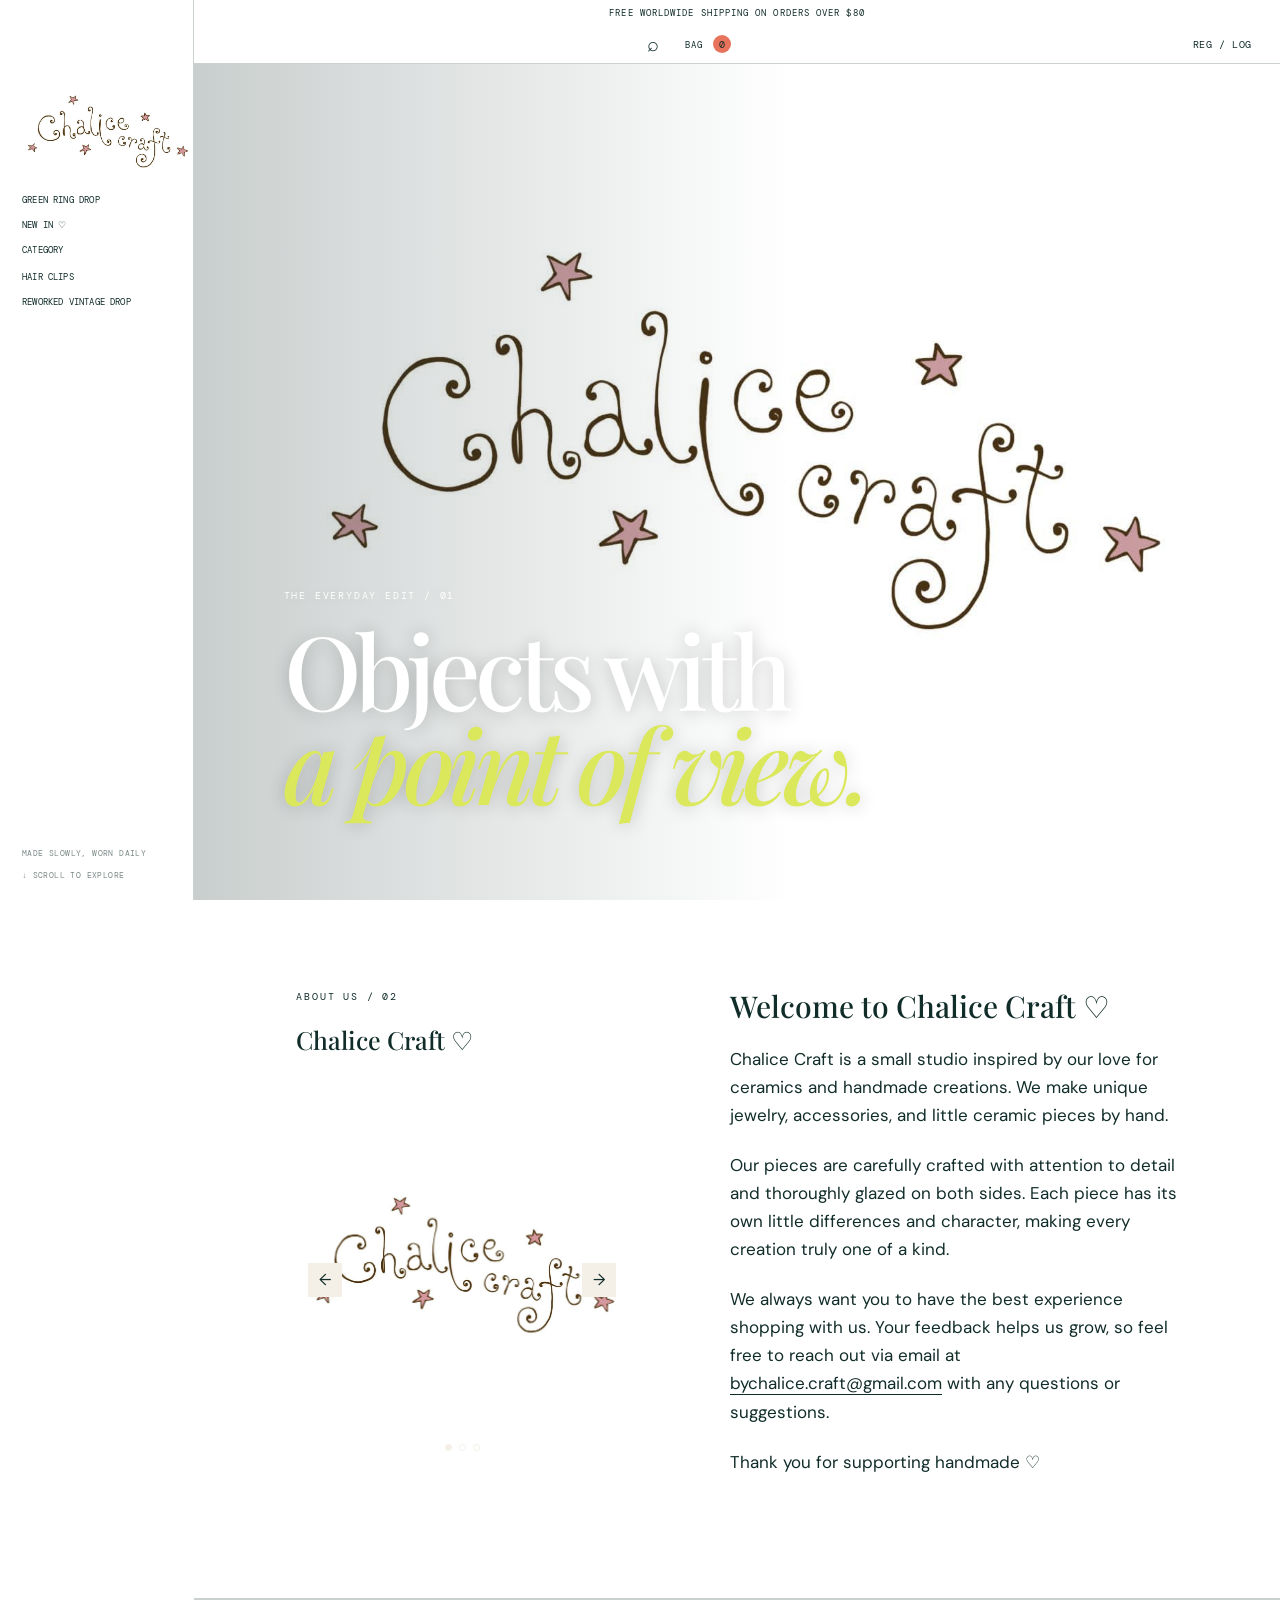
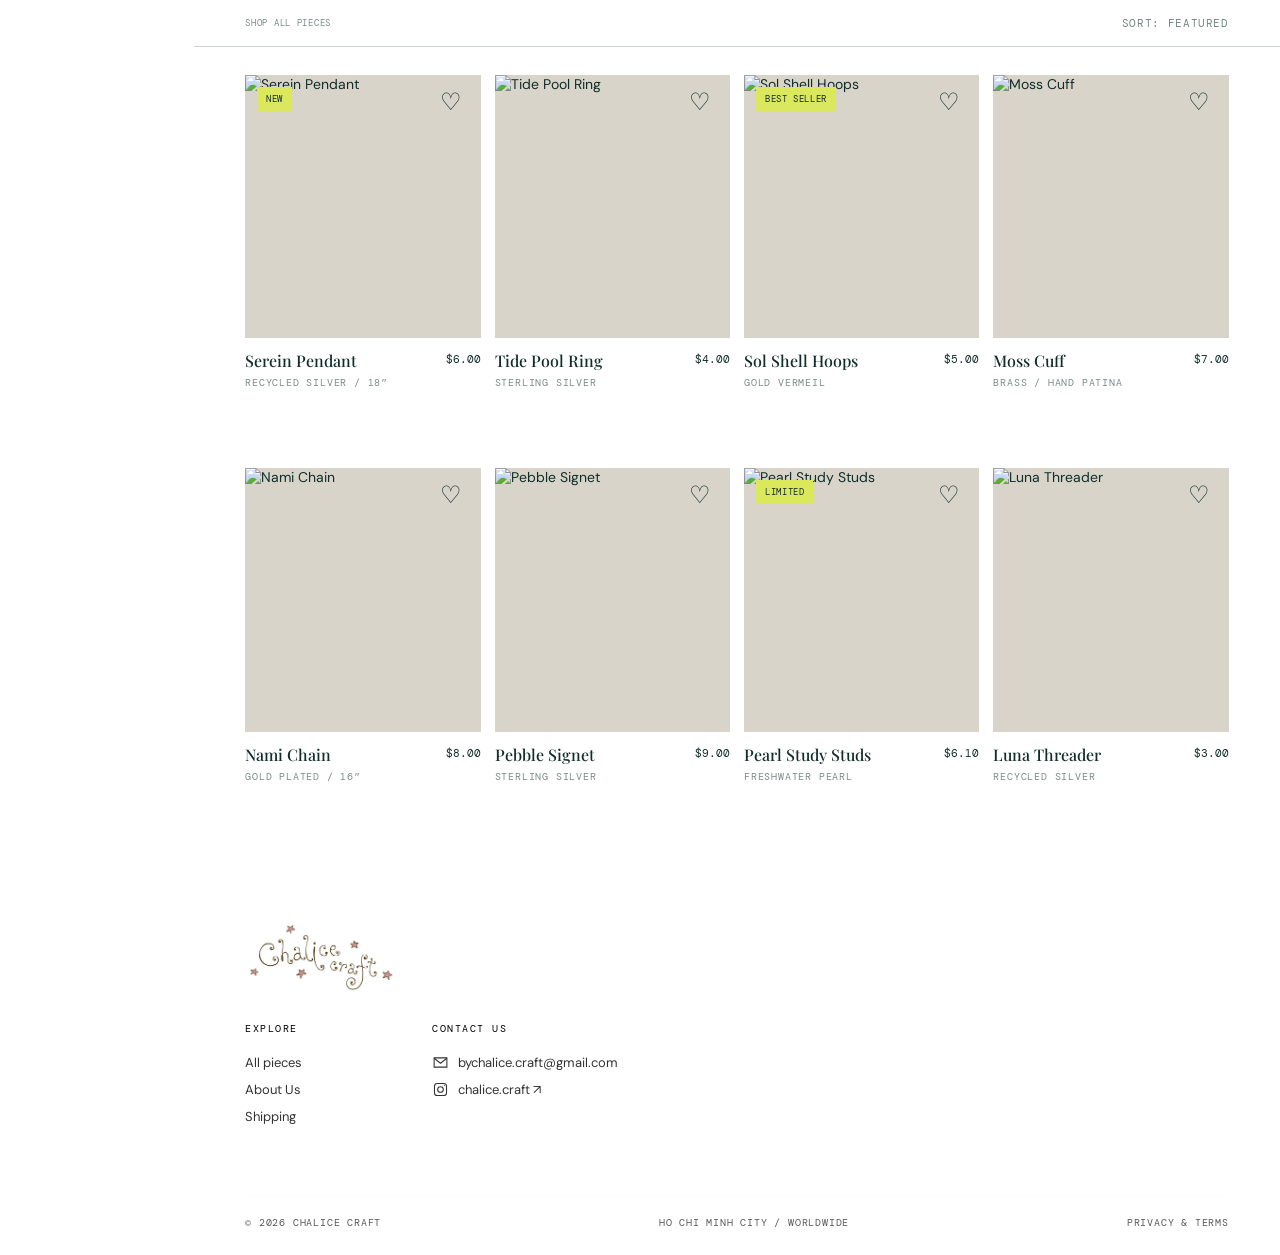
==== index.html @ 07c0646c "Update for Izi" ====
<!DOCTYPE html>
<html lang="vi">

<head>
    <meta charset="UTF-8">
    <meta name="viewport" content="width=device-width, initial-scale=1.0">
    <title>Chalice Craft — Everyday pieces, quietly special</title>
    <link rel="icon" type="image/jpeg" href="Image/Icon logo brand.jpg">
    <link rel="preconnect" href="https://fonts.googleapis.com">
    <link rel="preconnect" href="https://fonts.gstatic.com" crossorigin>
    <link
        href="https://fonts.googleapis.com/css2?family=DM+Mono:wght@400;500&family=DM+Sans:wght@400;500;600&family=Playfair+Display:ital,wght@0,500;0,600;1,500&display=swap"
        rel="stylesheet">
    <link rel="stylesheet" href="styles.css">
</head>

<body>
    <aside class="home-sidebar">
        <a class="sidebar-logo" href="#top"><img src="./Image/Menu_Image.jpg" alt="Chalice Craft"
                onerror="this.style.display='none'"></a>
                <!-- <img src="./Image/Menu_Image.jpg" alt="Chalice Craft"class="menu-img"> -->
        <nav class="sidebar-nav" aria-label="Shop collections">
            <a href="#shop">GREEN RING DROP</a><a href="#shop">new in ♡</a>
            <div class="sidebar-filter" id="filterTabs">
                <p class="sidebar-filter-title">Category</p><button class="active" data-filter="all"
                    onclick="document.getElementById('productGrid').scrollIntoView({ behavior: 'smooth' })">SHOP
                    ALL</button><button data-filter="necklaces"
                    onclick="document.getElementById('productGrid').scrollIntoView({ behavior: 'smooth' })">necklaces</button><button
                    data-filter="bracelets"
                    onclick="document.getElementById('productGrid').scrollIntoView({ behavior: 'smooth' })">bracelets</button><button
                    data-filter="rings"
                    onclick="document.getElementById('productGrid').scrollIntoView({ behavior: 'smooth' })">rings</button><button
                    data-filter="earrings"
                    onclick="document.getElementById('productGrid').scrollIntoView({ behavior: 'smooth' })">earrings</button>
            </div>
            <a href="#shop">hair clips</a><a href="#story">REWORKED VINTAGE DROP</a>
        </nav>
        <div class="sidebar-foot"><span>made slowly, worn daily</span><span>↓ scroll to explore</span></div>
    </aside>
    <div class="announcement" id="announcementBar">Free worldwide shipping on orders over $80 </div>
    <header class="site-header">
        <button class="menu-button" id="menuToggle" aria-label="Open menu"
            aria-expanded="false"><span></span><span></span></button>
        <nav class="desktop-nav"><a href="#shop">Shop</a><a href="#story">Our story</a>
        </nav>
        <a class="wordmark" href="#top">Chalice Craft<span>°</span></a>
        <div class="header-actions"><button class="icon-button" id="searchToggle" aria-label="Search">⌕</button><button
                class="auth-button" id="loginToggle" aria-label="Register or sign in">Reg / Log</button><button
                class="cart-button" id="cartToggle">Bag <b id="cartCount">0</b></button></div>
    </header>

    <main id="top">
        <section class="collection-intro" id="shop">
            <div>
                <p class="eyebrow">The everyday edit / 01</p>
                <h1>Objects with<br><em>a point of view.</em></h1>
            </div>
            <div class="intro-note">
                <p>Small things, thoughtfully made. A considered collection of wearable forms for your daily rituals.
                </p><span>Scroll to explore ↓</span>
            </div>
            <div class="intro-visual" aria-label="Chalice Craft jewellery editorial"></div>
        </section>
        <section class="about-home" id="about-us">
            <div class="about-home-label">
                <p class="eyebrow">About us / 02</p><span id="aboutTitle">Chalice Craft ♡</span>
                <div class="about-gallery" id="aboutGallery"><img id="aboutGalleryImage"
                        src="Image/HRbanner_Chalice%20craft.jpg" alt="Chalice Craft product"><button
                        class="gallery-arrow gallery-prev" id="galleryPrev"
                        aria-label="Previous image">←</button><button class="gallery-arrow gallery-next"
                        id="galleryNext" aria-label="Next image">→</button>
                    <div class="gallery-dots" id="galleryDots"></div>
                </div>
            </div>
            <div class="about-home-copy" id="aboutBody">
                <p>Welcome to Chalice Craft ♡</p>
                <p>Chalice Craft is a small studio inspired by our love for ceramics and handmade creations. We make
                    unique jewelry, accessories, and little ceramic pieces by hand.</p>
                <p>Our pieces are carefully crafted with attention to detail and thoroughly glazed on both sides. Each
                    piece has its own little differences and character, making every creation truly one of a kind.</p>
                <p>We always want you to have the best experience shopping with us. Your feedback helps us grow, so feel
                    free to reach out via email at <a
                        href="mailto:bychalice.craft@gmail.com">bychalice.craft@gmail.com</a> with any questions or
                    suggestions.</p>
                <p>Thank you for supporting handmade ♡</p>
            </div>
        </section>
        <section class="toolbar">
            <span class="toolbar-label">Shop all pieces</span><button class="sort-button" id="sortButton">Sort:
                Featured</button>
            <div class="sort-menu" id="sortMenu"><button data-sort="featured">Featured</button><button
                    data-sort="low">Price: low to high</button><button data-sort="high">Price: high to low</button>
            </div>
        </section>
        <section class="product-grid" id="productGrid"></section>
        <nav class="pagination" id="pagination" aria-label="Product pages"></nav>
        <!-- <section class="story-band" id="story">
            <div class="story-image"></div>
            <div class="story-copy">
                <p class="eyebrow">Made to stay</p>
                <h2>A little less<br><em>ordinary.</em></h2>
                <p id="aboutText">We believe the best objects become part of you. Chalice Craft is a study in shape,
                    texture and the beautiful
                    pause between too much and just enough.</p><a class="text-link" href="#story">Read our story
                    <span>↗</span></a>
            </div>
        </section> -->
    </main>
    <footer><img src="./Image/Menu_Image.jpg" alt="Chalice Craft" class="wordmark footer-mark">
        <div class="footer-links">
            <div>
                <p>Explore</p><a href="#shop">All pieces</a><a href="#about-us">About Us</a><a
                    href="shipping.html">Shipping</a>
            </div>
            <div>
                <p>Contact us</p>
                <a class="contact-link" id="footerEmail" href="mailto:bychalice.craft@gmail.com">
                    <svg class="contact-icon" viewBox="0 0 24 24" aria-hidden="true">
                        <path d="M3 5.5h18v13H3z"></path>
                        <path d="m3 6 9 7 9-7"></path>
                    </svg>
                    <span>bychalice.craft@gmail.com</span>
                </a>
                <a class="contact-link" href="https://www.instagram.com/chalice.craft/" target="_blank"
                    rel="noopener noreferrer">
                    <svg class="contact-icon" viewBox="0 0 24 24" aria-hidden="true">
                        <rect x="3.5" y="3.5" width="17" height="17" rx="4"></rect>
                        <circle cx="12" cy="12" r="4"></circle>
                        <circle class="contact-icon-dot" cx="17.5" cy="6.5" r=".8"></circle>
                    </svg>
                    <span>chalice.craft <span aria-hidden="true">↗</span></span>
                </a>
            </div>
        </div>
        <div class="footer-bottom"><span id="footerCopyright">© 2026 Chalice Craft</span><span id="footerLocation">Ho
                Chi Minh City /
                Worldwide</span><span id="footerLegal">Privacy & terms</span></div>
    </footer>
    <div class="search-overlay" id="searchOverlay"><button class="close-search" id="closeSearch">×</button><label
            for="searchInput">What are you looking for?</label><input id="searchInput" type="search"
            placeholder="Search pieces...">
        <p>Try “pearl”, “silver”, or “ring”</p>
        <div class="search-results" id="searchResults" aria-live="polite"></div>
    </div>
    <div class="login-modal" id="loginModal" role="dialog" aria-modal="true" aria-labelledby="loginTitle">
        <div class="login-box"><button class="close-login" id="closeLogin" aria-label="Close account dialog">×</button>
            <p class="eyebrow">Welcome back</p>
            <h2 id="loginTitle">Sign in to<br><em>your Chalice Craft.</em></h2>
            <form id="loginForm"><label for="username">Username</label><input id="username" name="username" type="text"
                    autocomplete="username" required><label for="password">Password</label><input id="password"
                    name="password" type="password" autocomplete="current-password" required>
                <p class="login-error" id="loginError" role="alert"></p><button class="login-submit" type="submit">Sign
                    in <span>↗</span></button>
            </form>
            <form id="registerForm" hidden><label for="signupUsername">Tên tài khoản</label><input id="signupUsername"
                    type="text" autocomplete="username" required><label for="signupPhone">Số điện thoại</label>
                <div class="phone-field"><span id="phoneCode">+84</span><input id="signupPhone" type="tel"
                        autocomplete="tel" inputmode="tel" required></div><label for="signupCountry">Quốc
                    gia</label><select id="signupCountry" required>
                    <option value="VN" data-code="+84" selected>Việt Nam</option>
                    <option value="US" data-code="+1">United States</option>
                    <option value="GB" data-code="+44">United Kingdom</option>
                    <option value="SG" data-code="+65">Singapore</option>
                    <option value="CA" data-code="+1">Canada</option>
                    <option value="AU" data-code="+61">Australia</option>
                    <option value="JP" data-code="+81">Japan</option>
                    <option value="KR" data-code="+82">South Korea</option>
                    <option value="TH" data-code="+66">Thailand</option>
                    <option value="MY" data-code="+60">Malaysia</option>
                    <option value="PH" data-code="+63">Philippines</option>
                    <option value="ID" data-code="+62">Indonesia</option>
                    <option value="IN" data-code="+91">India</option>
                    <option value="OTHER" data-code="+">Other country</option>
                </select><label for="signupPassword">Mật khẩu</label><input id="signupPassword" type="password"
                    autocomplete="new-password" minlength="6" required><label for="signupConfirmPassword">Xác nhận lại
                    mật khẩu</label><input id="signupConfirmPassword" type="password" autocomplete="new-password"
                    minlength="6" required><label class="terms-check"><input id="signupTerms" type="checkbox"
                        required><span>Tôi đồng ý với điều khoản sử dụng và chính sách bảo mật của Chalice
                        Craft.</span></label>
                <p class="login-error" id="signupError" role="alert"></p><button class="login-submit" type="submit">Tạo
                    tài khoản <span>↗</span></button>
            </form>
            <p class="account-switch"><span id="accountPrompt">Chưa có tài khoản?</span> <button id="accountSwitch"
                    type="button"
                    onclick="document.getElementById('loginForm').hidden = true; document.getElementById('registerForm').hidden = false; document.getElementById('signupUsername').focus();">Đăng
                    ký</button></p>
            <form id="registerForm" hidden><label for="signupUsername">Username</label><input id="signupUsername"
                    type="text" autocomplete="username" required><label for="signupPhone">Phone number</label>
                <div class="phone-field"><span id="phoneCode">+84</span><input id="signupPhone" type="tel"
                        autocomplete="tel" inputmode="tel" required></div><label
                    for="signupCountry">Country</label><select id="signupCountry" required>
                    <option value="VN" data-code="+84" selected>Vietnam</option>
                    <option value="US" data-code="+1">United States</option>
                    <option value="GB" data-code="+44">United Kingdom</option>
                    <option value="SG" data-code="+65">Singapore</option>
                    <option value="CA" data-code="+1">Canada</option>
                    <option value="AU" data-code="+61">Australia</option>
                    <option value="JP" data-code="+81">Japan</option>
                    <option value="KR" data-code="+82">South Korea</option>
                    <option value="TH" data-code="+66">Thailand</option>
                    <option value="MY" data-code="+60">Malaysia</option>
                    <option value="PH" data-code="+63">Philippines</option>
                    <option value="ID" data-code="+62">Indonesia</option>
                    <option value="IN" data-code="+91">India</option>
                    <option value="OTHER" data-code="+">Other country</option>
                </select><label for="signupPassword">Password</label><input id="signupPassword" type="password"
                    autocomplete="new-password" minlength="6" required><label for="signupConfirmPassword">Confirm
                    password</label><input id="signupConfirmPassword" type="password" autocomplete="new-password"
                    minlength="6" required><label class="terms-check"><input id="signupTerms" type="checkbox"
                        required><span>I agree to Chalice Craft's Terms of Use and Privacy Policy.</span></label>
                <p class="login-error" id="signupError" role="alert"></p><button class="login-submit"
                    type="submit">Create account <span>↗</span></button>
            </form>
            <p class="account-switch"><span id="accountPrompt">Don't have an account?</span> <button id="accountSwitch"
                    type="button"
                    onclick="document.getElementById('loginForm').hidden = true; document.getElementById('registerForm').hidden = false; document.getElementById('signupUsername').focus();">Sign
                    up</button></p>
            <p class="login-note">Your account will be saved in this browser.</p>
        </div>
    </div>
    <aside class="cart-drawer" id="cartDrawer">
        <div class="drawer-head">
            <h2>Your bag <span id="drawerCount">0</span></h2><button id="closeCart">×</button>
        </div>
        <div class="cart-items" id="cartItems">
            <p class="empty-cart">Your bag is waiting for something special.</p>
        </div>
        <div class="cart-footer">
            <div><span>Subtotal</span><strong id="cartTotal">$0.00</strong></div><button class="checkout-button"
                id="checkoutButton">Checkout <span>↗</span></button>
        </div>
    </aside>
    <div class="scrim" id="scrim"></div>
    <aside class="profile-drawer" id="profileDrawer" aria-label="Profile information">
        <div class="drawer-head">
            <h2>Your profile</h2><button id="closeProfile" aria-label="Close profile">×</button>
        </div>
        <form id="profileForm" class="profile-form"><label for="profileUsername">Username</label><input
                id="profileUsername" required><label for="profilePhone">Phone number</label><input id="profilePhone"
                type="tel" required><label for="profileCountry">Country</label><select id="profileCountry" required>
                <option value="VN" data-code="+84" selected>Vietnam</option>
                <option value="US" data-code="+1">United States</option>
                <option value="GB" data-code="+44">United Kingdom</option>
                <option value="SG" data-code="+65">Singapore</option>
                <option value="CA" data-code="+1">Canada</option>
                <option value="AU" data-code="+61">Australia</option>
                <option value="JP" data-code="+81">Japan</option>
                <option value="KR" data-code="+82">South Korea</option>
                <option value="TH" data-code="+66">Thailand</option>
                <option value="MY" data-code="+60">Malaysia</option>
                <option value="PH" data-code="+63">Philippines</option>
                <option value="ID" data-code="+62">Indonesia</option>
                <option value="IN" data-code="+91">India</option>
                <option value="OTHER" data-code="+">Other country</option>
            </select>
            <p class="profile-error" id="profileError" role="alert"></p><button class="login-submit" type="submit">Save
                changes <span>↗</span></button>
        </form>
        <button class="profile-logout" id="profileLogout" type="button"
            onclick="localStorage.removeItem('moriCurrentUser'); sessionStorage.removeItem('moriLoggedIn'); sessionStorage.removeItem('moriRole'); window.location.reload();">Log
            out</button>
    </aside>
    <div class="toast" id="toast" role="status" aria-live="polite"><span class="toast-mark">✓</span><span
            id="toastMessage">Success</span><button id="toastClose" aria-label="Close notification">×</button></div>
    <script src="script.js"></script>
    <script src="admin-sync.js"></script>
</body>

</html>
---- styles.css ----
:root {
    --ink: #112d2a;
    --paper: #f4f0e8;
    --lime: #dbe85c;
    --coral: #e8735d;
    --line: rgba(17, 45, 42, .22);
    --serif: 'Playfair Display', Georgia, serif;
    --sans: 'DM Sans', sans-serif;
    --mono: 'DM Mono', monospace
}

* {
    box-sizing: border-box
}

.intro-visual {
    width: min(34vw, 430px);
    aspect-ratio: 1 / 1.08;
    background: url('https://images.unsplash.com/photo-1617038220319-276d3cfab638?auto=format&fit=crop&w=900&q=85') center / cover;
    filter: saturate(.78);
    transform: rotate(2deg);
    box-shadow: 14px 14px 0 var(--lime)
}

html {
    scroll-behavior: smooth
}

body {
    margin: 0;
    background: var(--paper);
    color: var(--ink);
    font-family: var(--sans);
    font-size: 14px
}

button, a {
    color: inherit;
    font: inherit
}

button {
    border: 0;
    background: none;
    cursor: pointer
}

a {
    text-decoration: none
}

.announcement {
    background: white;
    height: 34px;
    display: flex;
    align-items: center;
    justify-content: center;
    gap: 20px;
    text-transform: uppercase;
    letter-spacing: .12em;
    font: 11px var(--mono)
}

.announcement span {
    font-size: 16px
}

.site-header {
    height: 82px;
    border-bottom: 1px solid white;
    display: grid;
    grid-template-columns: 1fr auto 1fr;
    align-items: center;
    padding: 0 4vw;
    position: relative
}

.desktop-nav {
    display: flex;
    gap: 28px;
    text-transform: uppercase;
    letter-spacing: .1em;
    font: 11px var(--mono)
}

.desktop-nav a, .text-link {
    transition: opacity .2s
}

.desktop-nav a:hover, .text-link:hover {
    opacity: .55
}

.wordmark {
    font: 500 clamp(22px, 4vw, 40px)/1 var(--serif);
    letter-spacing: -.08em
}

.wordmark span {
    font: 20px var(--sans);
    vertical-align: top;
    margin-left: 2px
}

.header-actions {
    justify-self: end;
    display: flex;
    align-items: center;
    gap: 18px
}

.icon-button {
    font-size: 27px;
    line-height: 1
}

.auth-button {
    font: 10px var(--mono);
    text-transform: uppercase;
    letter-spacing: .06em;
    white-space: nowrap;
    position: absolute;
    right: 22px;
}

.auth-button:hover {
    opacity: .55;
}

.cart-button {
    font: 11px var(--mono);
    text-transform: uppercase;
    letter-spacing: .08em
}

.cart-button b {
    background: var(--coral);
    display: inline-flex;
    width: 18px;
    height: 18px;
    border-radius: 50%;
    align-items: center;
    justify-content: center;
    font: 10px var(--mono);
    margin-left: 5px
}

.menu-button {
    display: none
}

.collection-intro {
    padding: 82px 8vw 88px;
    display: flex;
    justify-content: space-between;
    align-items: end;
    min-height: 365px
}

.eyebrow {
    font: 10px var(--mono);
    text-transform: uppercase;
    letter-spacing: .18em;
    margin: 0 0 20px
}

.collection-intro h1 {
    font: 500 clamp(48px, 7vw, 102px)/.92 var(--serif);
    letter-spacing: -.06em;
    margin: 0
}

.collection-intro h1 em, .story-copy h2 em, .signup h2 em {
    font-weight: 500;
    color: var(--coral)
}

.intro-note {
    width: 235px;
    line-height: 1.55
}

.intro-note p {
    margin: 0 0 30px
}

.intro-note span {
    font: 10px var(--mono);
    text-transform: uppercase;
    letter-spacing: .1em
}

.toolbar {
    border-top: 1px solid var(--line);
    border-bottom: 1px solid var(--line);
    min-height: 65px;
    padding: 0 4vw;
    display: flex;
    align-items: center;
    justify-content: space-between;
    position: relative
}

.filter-tabs {
    display: flex;
    gap: 25px
}

.filter-tabs button, .sort-button, .sort-menu button {
    font: 11px var(--mono);
    text-transform: uppercase;
    letter-spacing: .06em;
    opacity: .58
}

.filter-tabs button.active, .filter-tabs button:hover, .sort-button:hover {
    opacity: 1
}

.filter-tabs button.active {
    border-bottom: 1px solid var(--ink);
    padding-bottom: 4px
}

.sort-button span {
    font-size: 15px;
    margin-left: 7px
}

.sort-menu {
    position: absolute;
    right: 4vw;
    top: 57px;
    background: var(--paper);
    border: 1px solid var(--line);
    z-index: 5;
    display: none;
    padding: 8px 0;
    width: 190px
}

.sort-menu.open {
    display: block
}

.sort-menu button {
    display: block;
    text-align: left;
    width: 100%;
    padding: 10px 15px;
    opacity: 1
}

.sort-menu button:hover {
    background: white;
}

.product-grid {
    display: grid;
    grid-template-columns: repeat(4, 1fr);
    gap: 0 14px;
    padding: 14px 4vw 55px
}

.pagination {
    display: flex;
    justify-content: center;
    align-items: center;
    gap: 8px;
    padding: 0 4vw 75px;
}

.pagination:empty {
    display: none;
}

.pagination button {
    min-width: 32px;
    height: 32px;
    padding: 0 8px;
    border: 1px solid var(--line);
    font: 10px var(--mono);
}

.pagination button:hover, .pagination button.active {
    background: var(--ink);
    color: var(--paper);
}

.pagination button:disabled {
    opacity: .3;
    cursor: default;
}

.product-card {
    min-width: 0;
    position: relative;
    margin-bottom: 38px
}

.product-image {
    aspect-ratio: 1/1.12;
    position: relative;
    overflow: hidden;
    background: #d9d4ca
}

.product-image img {
    width: 100%;
    height: 100%;
    object-fit: cover;
    display: block;
    transition: transform .5s
}

.product-card:hover .product-image img {
    transform: scale(1.045)
}

.product-card .tag {
    position: absolute;
    top: 12px;
    left: 12px;
    background: var(--lime);
    padding: 6px 9px;
    font: 9px var(--mono);
    text-transform: uppercase;
    letter-spacing: .07em;
    z-index: 1
}

.wishlist {
    position: absolute;
    right: 13px;
    top: 10px;
    font-size: 24px;
    z-index: 2
}

.wishlist.liked {
    color: var(--coral)
}

.product-info {
    display: flex;
    justify-content: space-between;
    gap: 10px;
    padding-top: 12px
}

.product-name {
    font: 500 16px var(--serif);
    margin: 0 0 5px
}

.product-meta {
    font: 10px var(--mono);
    text-transform: uppercase;
    letter-spacing: .08em;
    opacity: .55
}

.product-price {
    font: 11px var(--mono);
    padding-top: 2px;
    white-space: nowrap
}

.old-price {
    text-decoration: line-through;
    opacity: .5;
    margin-right: 5px
}

.story-band {
    background: var(--ink);
    color: var(--paper);
    display: grid;
    grid-template-columns: 1.1fr .9fr;
    min-height: 550px
}

.story-image {
    background: url('https://images.unsplash.com/photo-1617038220319-276d3cfab638?auto=format&fit=crop&w=1200&q=85') center/cover;
    filter: saturate(.7)
}

.story-copy {
    padding: 12vw 9vw 10vw
}

.story-copy h2, .signup h2 {
    font: 500 clamp(45px, 5vw, 75px)/.96 var(--serif);
    letter-spacing: -.05em;
    margin: 0 0 32px
}

.story-copy p:not(.eyebrow) {
    max-width: 300px;
    line-height: 1.65;
    color: #d9d8ce
}

.text-link {
    display: inline-block;
    margin-top: 38px;
    border-bottom: 1px solid var(--paper);
    padding-bottom: 8px;
    font: 11px var(--mono);
    text-transform: uppercase;
    letter-spacing: .08em
}

.text-link span, .checkout-button span, .signup button span {
    margin-left: 12px
}

.signup {
    padding: 70px 8vw 75px;
    display: flex;
    flex-direction: column;
    align-items: center;
    text-align: center
}

.signup h2 {
    margin-bottom: 42px
}

.signup form {
    width: min(490px, 100%);
    display: flex;
    border-bottom: 1px solid var(--ink);
    padding-bottom: 10px
}

.signup input {
    background: none;
    border: 0;
    outline: 0;
    flex: 1;
    font: 14px var(--sans);
    color: var(--ink)
}

.signup button {
    font: 11px var(--mono);
    text-transform: uppercase;
    letter-spacing: .1em
}

.signup small {
    font: 11px var(--mono);
    opacity: .55;
    margin-top: 17px
}

footer {
    background: white;
    color: black;
    padding: 6px 4vw 26px
}

.footer-mark {
    display: block;
    color: black;
    width: 150px;
    height: auto;
    margin-bottom: -40px;
}

.footer-links {
    display: flex;
    gap: 130px;
    margin: 70px 0
}


.footer-links div {
    display: flex;
    flex-direction: column;
    gap: 10px
}

.footer-links p {
    color: black;
    font: 10px var(--mono);
    text-transform: uppercase;
    letter-spacing: .15em;
    margin: 0 0 9px
}

.footer-links a {
    font: 13px var(--sans);
    opacity: .8
}

.contact-link {
    display: inline-flex;
    align-items: center;
    gap: 9px;
}

.contact-icon {
    width: 17px;
    height: 17px;
    flex: 0 0 17px;
    fill: none;
    stroke: currentColor;
    stroke-width: 1.5;
}

.contact-icon-dot {
    fill: currentColor;
    stroke: none;
}

.footer-bottom {
    border-top: 1px solid rgba(244, 240, 232, .25);
    padding-top: 20px;
    display: flex;
    justify-content: space-between;
    font: 10px var(--mono);
    text-transform: uppercase;
    letter-spacing: .08em;
    opacity: .65
}

.search-overlay {
    position: fixed;
    inset: 0;
    background: var(--paper);
    color: var(--ink);
    z-index: 20;
    padding: 13vh 12vw;
    display: none
}

.search-overlay.open {
    display: block
}

.close-search {
    position: absolute;
    right: 5vw;
    top: 35px;
    font-size: 30px
}

.search-overlay label {
    display: block;
    font: 10px var(--mono);
    text-transform: uppercase;
    letter-spacing: .15em;
    margin-bottom: 25px
}

.search-overlay input {
    width: 100%;
    background: transparent;
    border: 0;
    border-bottom: 1px solid var(--ink);
    font: 500 clamp(40px, 8vw, 100px) var(--serif);
    outline: 0;
    padding-bottom: 10px;
    color: var(--ink)
}

.search-overlay p {
    font: 11px var(--mono);
    margin-top: 22px
}

.search-results {
    display: grid;
    gap: 0;
    max-width: 760px;
    margin-top: 42px;
    border-top: 1px solid var(--line);
}

.search-result {
    display: grid;
    grid-template-columns: 62px 1fr auto;
    gap: 15px;
    align-items: center;
    padding: 12px 0;
    border-bottom: 1px solid var(--line);
    text-align: left;
}

.search-result:hover {
    background: rgba(17, 45, 42, .06);
}

.search-result img {
    width: 62px;
    height: 62px;
    object-fit: cover;
}

.search-result strong {
    display: block;
    font: 500 18px var(--serif);
    margin-bottom: 5px;
}

.search-result small, .search-result b {
    font: 9px var(--mono);
    text-transform: uppercase;
    letter-spacing: .06em;
    opacity: .6;
}

.search-result b {
    opacity: 1;
    white-space: nowrap;
}

.search-empty {
    padding: 18px 0;
    font: 11px var(--mono);
    opacity: .65;
}

.login-modal {
    position: fixed;
    inset: 0;
    background: rgba(17, 45, 42, .45);
    z-index: 25;
    display: none;
    align-items: center;
    justify-content: center;
    padding: 20px
}

.login-modal.open {
    display: flex
}

.login-box {
    position: relative;
    background: var(--paper);
    width: min(460px, 100%);
    padding: 58px 48px 45px;
    box-shadow: 0 20px 80px rgba(17, 45, 42, .18)
}

.close-login {
    position: absolute;
    right: 22px;
    top: 16px;
    font-size: 27px
}

.login-box h2 {
    font: 500 48px/.95 var(--serif);
    letter-spacing: -.05em;
    margin: 0 0 35px
}

.login-box h2 em {
    color: var(--coral);
    font-weight: 500
}

.login-box form {
    display: flex;
    flex-direction: column
}

.login-box label {
    font: 10px var(--mono);
    letter-spacing: .1em;
    text-transform: uppercase;
    margin: 0 0 8px
}

.login-box input {
    height: 40px;
    background: transparent;
    border: 0;
    border-bottom: 1px solid var(--line);
    outline: 0;
    margin-bottom: 23px;
    color: var(--ink);
    font: 16px var(--sans)
}

.login-box input:focus {
    border-color: var(--ink)
}

.login-box select {
    height: 40px;
    background: transparent;
    border: 0;
    border-bottom: 1px solid var(--line);
    outline: 0;
    margin-bottom: 23px;
    color: var(--ink);
    font: 15px var(--sans)
}

.login-box select:focus {
    border-color: var(--ink)
}

.phone-field {
    display: flex;
    align-items: center;
    border-bottom: 1px solid var(--line);
    margin-bottom: 23px
}

.phone-field:focus-within {
    border-color: var(--ink)
}

.phone-field span {
    font: 15px var(--sans);
    padding-right: 10px;
    opacity: .65
}

.phone-field input {
    flex: 1;
    border-bottom: 0;
    margin-bottom: 0
}

.terms-check {
    display: flex !important;
    flex-direction: row;
    align-items: flex-start;
    gap: 9px;
    text-transform: none !important;
    letter-spacing: 0 !important;
    line-height: 1.4;
    margin: 0 0 18px !important;
}

.terms-check input {
    width: 15px;
    height: 15px;
    margin: 1px 0 0;
    accent-color: var(--ink);
}

.terms-check span {
    font: 11px var(--sans);
}

.account-switch {
    font: 11px var(--mono);
    text-align: center;
    margin: 20px 0 0;
}

.account-switch button {
    border-bottom: 1px solid var(--ink);
    text-transform: uppercase;
    font: inherit;
}

.login-box form[hidden] {
    display: none;
}

.login-error {
    min-height: 18px;
    color: var(--coral);
    font: 11px var(--mono);
    margin: 0 0 10px
}

.login-submit {
    background: var(--ink);
    color: var(--paper);
    padding: 16px;
    font: 11px var(--mono);
    letter-spacing: .1em;
    text-transform: uppercase
}

.login-submit span {
    margin-left: 12px
}

.login-note {
    font: 10px var(--mono);
    opacity: .55;
    margin: 20px 0 0;
    text-align: center
}

.toast {
    position: fixed;
    right: 28px;
    bottom: 28px;
    z-index: 40;
    display: flex;
    align-items: center;
    gap: 12px;
    min-width: 250px;
    padding: 15px 16px;
    background: var(--ink);
    color: var(--paper);
    box-shadow: 0 12px 30px rgba(17, 45, 42, .2);
    transform: translateY(130%);
    opacity: 0;
    transition: transform .3s ease, opacity .3s ease;
}

.toast.show {
    transform: translateY(0);
    opacity: 1;
}

.toast-mark {
    display: grid;
    place-items: center;
    width: 20px;
    height: 20px;
    border-radius: 50%;
    background: var(--lime);
    color: var(--ink);
    font: 12px var(--mono);
}

.toast-message {
    font: 11px var(--mono);
    text-transform: uppercase;
    letter-spacing: .08em;
}

.toast button {
    margin-left: auto;
    color: inherit;
    font-size: 18px;
    line-height: 1;
}

@media (max-width: 600px) {
    .toast {
        right: 16px;
        bottom: 16px;
        left: 16px;
        min-width: 0;
    }
}

.cart-drawer {
    position: fixed;
    z-index: 15;
    right: 0;
    top: 0;
    height: 100vh;
    width: min(440px, 100%);
    background: var(--paper);
    transform: translateX(100%);
    transition: transform .35s;
    display: flex;
    flex-direction: column;
    padding: 30px
}

.cart-drawer.open {
    transform: translateX(0)
}

.profile-drawer {
    position: fixed;
    z-index: 16;
    right: 0;
    top: 0;
    height: 100vh;
    width: min(420px, 100%);
    background: var(--paper);
    transform: translateX(100%);
    transition: transform .35s;
    padding: 30px;
}

.profile-drawer.open {
    transform: translateX(0);
}

.profile-form {
    display: flex;
    flex-direction: column;
    padding-top: 30px;
}

.profile-form label {
    font: 10px var(--mono);
    text-transform: uppercase;
    letter-spacing: .1em;
    margin: 0 0 8px;
}

.profile-form input, .profile-form select {
    height: 40px;
    background: transparent;
    border: 0;
    border-bottom: 1px solid var(--line);
    outline: 0;
    margin-bottom: 23px;
    color: var(--ink);
    font: 15px var(--sans);
}

.profile-form input:focus, .profile-form select:focus {
    border-color: var(--ink);
}

.profile-error {
    min-height: 18px;
    color: var(--coral);
    font: 11px var(--mono);
    margin: 0 0 10px;
}

.profile-logout {
    width: 100%;
    margin-top: 16px;
    padding: 12px;
    border: 1px solid var(--coral);
    color: var(--coral);
    font: 10px var(--mono);
    text-transform: uppercase;
    letter-spacing: .08em;
}

.profile-logout:hover {
    background: var(--coral);
    color: var(--paper);
}

.drawer-head {
    display: flex;
    justify-content: space-between;
    border-bottom: 1px solid var(--line);
    padding-bottom: 22px
}

.drawer-head h2 {
    font: 500 26px var(--serif);
    margin: 0
}

.drawer-head h2 span {
    font: 11px var(--mono);
    vertical-align: top
}

.drawer-head button {
    font-size: 26px
}

.cart-items {
    flex: 1;
    padding-top: 20px
}

.empty-cart {
    font: 16px var(--serif);
    opacity: .65
}

.cart-line {
    display: flex;
    gap: 13px;
    margin-bottom: 20px
}

.cart-line img {
    width: 75px;
    height: 85px;
    object-fit: cover
}

.cart-line h3 {
    font: 500 16px var(--serif);
    margin: 3px 0 8px
}

.cart-line p {
    font: 10px var(--mono);
    margin: 0
}

.remove-item {
    margin-left: auto;
    font-size: 19px
}

.cart-footer {
    border-top: 1px solid var(--line);
    padding-top: 20px
}

.cart-footer>div {
    display: flex;
    justify-content: space-between;
    font: 11px var(--mono);
    text-transform: uppercase;
    margin-bottom: 20px
}

.checkout-button {
    width: 100%;
    padding: 17px;
    background: var(--ink);
    color: var(--paper);
    font: 11px var(--mono);
    text-transform: uppercase;
    letter-spacing: .1em
}

.scrim {
    display: none;
    position: fixed;
    inset: 0;
    background: rgba(17, 45, 42, .35);
    z-index: 10
}

.scrim.open {
    display: block
}

@media(max-width:760px) {
    .announcement {
        font-size: 9px;
        gap: 7px
    }

    .site-header {
        height: 70px;
        padding: 0 18px;
        grid-template-columns: 1fr auto 1fr
    }

    .desktop-nav {
        display: none
    }

    .menu-button {
        display: flex;
        flex-direction: column;
        gap: 5px;
        width: 23px
    }

    .menu-button span {
        height: 1px;
        background: white;
        width: 18px
    }

    .wordmark {
        font-size: 32px
    }

    .header-actions {
        gap: 10px
    }

    .cart-button {
        font-size: 10px
    }

    .collection-intro {
        padding: 62px 22px 60px;
        display: block;
        min-height: 0
    }

    .collection-intro h1 {
        font-size: 57px
    }

    .intro-note {
        width: 250px;
        margin: 42px 0 0 auto
    }

    .toolbar {
        padding: 0 22px;
        overflow: visible;
        min-height: 62px;
        gap: 25px
    }

    .filter-tabs {
        gap: 19px;
        white-space: nowrap
    }

    .filter-tabs button {
        font-size: 10px
    }

    .sort-button {
        margin-left: auto;
        white-space: nowrap
    }

    .product-grid {
        grid-template-columns: repeat(2, 1fr);
        gap: 0 9px;
        padding: 9px 12px 70px
    }

    .product-card {
        margin-bottom: 25px
    }

    .product-image {
        aspect-ratio: 1/1.18
    }

    .product-card .tag {
        top: 8px;
        left: 8px;
        font-size: 8px;
        padding: 5px
    }

    .wishlist {
        right: 7px;
        top: 5px;
        font-size: 21px
    }

    .product-info {
        display: block;
        padding: 9px 2px
    }

    .product-name {
        font-size: 14px;
        white-space: nowrap;
        overflow: hidden;
        text-overflow: ellipsis
    }

    .product-meta {
        font-size: 8px;
        margin-top: 3px
    }

    .product-price {
        font-size: 10px;
        margin-top: 8px
    }

    .story-band {
        grid-template-columns: 1fr;
        min-height: 0
    }

    .story-image {
        height: 365px
    }

    .story-copy {
        padding: 65px 25px 75px
    }

    .story-copy h2 {
        font-size: 55px
    }

    .signup {
        padding: 55px 22px 60px
    }

    .signup h2 {
        font-size: 49px
    }

    footer {
        padding: 48px 22px 23px
    }

    .footer-links {
        gap: 70px;
        margin: 55px 0
    }

    .footer-bottom {
        display: grid;
        gap: 10px;
        font-size: 8px
    }

    .search-overlay {
        padding: 14vh 22px
    }

    .cart-drawer {
        padding: 25px 20px
    }
}

.add-button {
    display: block;
    width: 100%;
    border-bottom: 1px solid var(--ink);
    padding: 8px 0 7px;
    margin-top: 12px;
    text-align: left;
    font: 10px var(--mono);
    text-transform: uppercase;
    letter-spacing: .1em;
    opacity: 0;
    transform: translateY(4px);
    transition: opacity .2s, transform .2s
}

.product-card:hover .add-button {
    opacity: 1;
    transform: translateY(0)
}

@media(max-width:760px) {
    .intro-visual {
        width: min(78vw, 340px);
        margin: 48px auto 10px;
        box-shadow: 10px 10px 0 var(--lime)
    }

    .add-button {
        opacity: 1;
        transform: none;
        margin-top: 9px;
        font-size: 9px
    }
}

/* Desktop home framing: a quiet fixed rail and image-led first viewport. */
@media(min-width:761px) {
    body {
        background: #fff;
    }

    .home-sidebar {
        position: fixed;
        z-index: 8;
        inset: 0 auto 0 0;
        width: 194px;
        background: #fff;
        border-right: 1px solid var(--line);
        padding: 25px 22px 20px;
        display: flex;
        flex-direction: column;
    }

    .sidebar-logo {
        display: block;
        font: italic 500 28px/1 var(--serif);
        letter-spacing: -.06em;
        margin: 3px 0 42px;
    }

    .sidebar-logo img {
        display: block;
        width: 169px;
        height: 79px;
        object-fit: contain;
        margin-bottom: -19px;
        margin-top: 64px;
    }

    .sidebar-logo span {
        font: italic 24px var(--serif);
    }

    .sidebar-nav {
        display: flex;
        flex-direction: column;
        gap: 13px;
    }

    .sidebar-nav a {
        font: 9px var(--mono);
        text-transform: uppercase;
        letter-spacing: .02em;
        transition: opacity .2s;
    }

    .sidebar-nav a:hover {
        opacity: .45;
    }

    .sidebar-filter {
        display: flex;
        flex-direction: column;
        gap: 13px;
    }

    .sidebar-filter-title {
        margin: 0 0 2px;
        font: 9px var(--mono);
        text-transform: uppercase;
        letter-spacing: .02em;
        color: var(--ink);
    }

    .sidebar-filter button {
        display: none;
    }

    .sidebar-filter:hover button, .sidebar-filter:focus-within button {
        display: block;
    }

    .sidebar-filter button {
        padding: 0;
        text-align: left;
        font: 9px var(--mono);
        text-transform: uppercase;
        letter-spacing: .02em;
        opacity: .72;
    }

    .sidebar-filter button.active, .sidebar-filter button:hover {
        opacity: 1;
        text-decoration: underline;
        text-underline-offset: 4px;
    }

    .sidebar-foot {
        margin-top: auto;
        display: flex;
        flex-direction: column;
        gap: 12px;
        font: 8px var(--mono);
        text-transform: uppercase;
        letter-spacing: .05em;
        opacity: .55;
    }

    .announcement, .site-header, main, footer {
        margin-left: 194px;
        
    }

    .announcement {
        height: 25px;
        font-size: 9px;
        gap: 17px;
    }

    .site-header {
        height: 39px;
        background: #fff;
        padding: 0 22px;
        border-bottom: 1px solid var(--line);
        grid-template-columns: 1fr auto 1fr;
    }

    .site-header .desktop-nav, .site-header .wordmark {
        display: none;
    }

    .header-actions {
        gap: 14px;
    }

    .icon-button {
        font-size: 20px;
    }

    .cart-button {
        font-size: 9px;
    }

    .collection-intro {
        min-height: calc(100vh - 64px);
        height: calc(100vh - 64px);
        padding: 0;
        display: block;
        position: relative;
        overflow: hidden;
    }

    .collection-intro::before {
        content: '';
        position: absolute;
        inset: 0;
        background: linear-gradient(90deg, rgba(17, 45, 42, .23), transparent 55%), url('Image/HRbanner_Chalice%20craft.jpg') center / cover, url('https://images.unsplash.com/photo-1617038220319-276d3cfab638?auto=format&fit=crop&w=1800&q=88') center / cover;
        filter: saturate(.75);
    }

    .collection-intro>div:first-child {
        position: absolute;
        z-index: 1;
        left: 7vw;
        bottom: 10vh;
        color: #fff;
        text-shadow: 0 1px 18px rgba(0, 0, 0, .2);
    }

    .collection-intro h1 {
        font-size: clamp(60px, 8vw, 125px);
    }

    .collection-intro h1 em {
        color: var(--lime);
    }

    .intro-note {
        position: absolute;
        z-index: 1;
        right: 6vw;
        bottom: 10vh;
        color: #fff;
        width: 200px;
        text-align: right;
    }

    .intro-visual {
        display: none;
    }

    .toolbar {
        margin: 0;
        background: #fff;
        min-height: 48px;
        padding: 0 4vw;
    }

    .toolbar-label {
        font: 9px var(--mono);
        text-transform: uppercase;
        letter-spacing: .08em;
        opacity: .55;
    }

    .sort-button {
        padding-right: 0;
    }

    .product-grid {
        background: white;
        padding-top: 28px;
    }

    .story-band, .signup {
        margin: 0;
    }

    footer {
        margin-top: 0;
    }
}

@media(max-width:760px) {
    .home-sidebar {
        display: none;
        position: absolute;
        top: 104px;
        left: 0;
        z-index: 9;
        width: 100%;
        height: auto;
        padding: 12px 18px 10px;
        background: #fff;
        border-right: 0;
        border-bottom: 1px solid var(--line);
    }

    .home-sidebar.open {
        display: block;
    }

    .sidebar-logo, .sidebar-nav>a, .sidebar-foot {
        display: none;
    }

    .sidebar-nav {
        display: block;
        overflow-x: auto;
    }

    .sidebar-filter {
        display: flex;
        flex-direction: column;
        align-items: flex-start;
        gap: 13px;
        width: auto;
    }

    .sidebar-filter-title {
        margin: 0;
        font-size: 9px;
    }

    .sidebar-filter button {
        display: block;
    }

    .sidebar-filter button {
        font-size: 9px;
    }

    .announcement, .site-header, main, footer {
        margin-left: 0;
    }

    .toolbar-label {
        display: none;
    }

    .sort-menu {
        top: 48px;
        z-index: 12;
    }
}

.about-home {
    background: white;
    border-bottom: 1px solid var(--line);
    display: grid;
    grid-template-columns: 1fr 1.35fr;
    gap: 8vw;
    padding: 90px 8vw 100px;
}

.about-home-label span {
    font: 500 25px var(--serif);
}

.about-home-copy {
    max-width: 650px;
    font-size: 17px;
    line-height: 1.65;
}

.about-home-copy p {
    margin: 0 0 22px;
}

.about-home-copy p:first-child {
    font: 500 30px/1.1 var(--serif);
}

.about-home-copy a {
    border-bottom: 1px solid var(--ink);
}

.about-gallery {
    position: relative;
    margin-top: 38px;
    width: min(100%, 430px);
    aspect-ratio: 1 / 1.12;
    overflow: hidden;
    background: #ddd8cf;
}

.about-gallery img {
    width: 100%;
    height: 100%;
    object-fit: cover;
    display: block;
    transition: opacity .3s;
}

.gallery-arrow {
    position: absolute;
    top: 50%;
    transform: translateY(-50%);
    width: 34px;
    height: 34px;
    background: var(--paper);
    font-size: 16px;
}

.gallery-prev {
    left: 12px;
}

.gallery-next {
    right: 12px;
}

.gallery-dots {
    position: absolute;
    bottom: 14px;
    left: 0;
    right: 0;
    display: flex;
    justify-content: center;
    gap: 7px;
}

.gallery-dot {
    width: 7px;
    height: 7px;
    padding: 0;
    border: 1px solid var(--paper);
    border-radius: 50%;
    background: transparent;
}

.gallery-dot.active {
    background: var(--paper);
}

@media(max-width:760px) {
    .about-home {
        display: block;
        padding: 65px 22px 70px;
    }

    .about-home-label {
        margin-bottom: 35px;
    }

    .about-home-copy {
        font-size: 15px;
    }

    .about-home-copy p:first-child {
        font-size: 27px;
    }
}
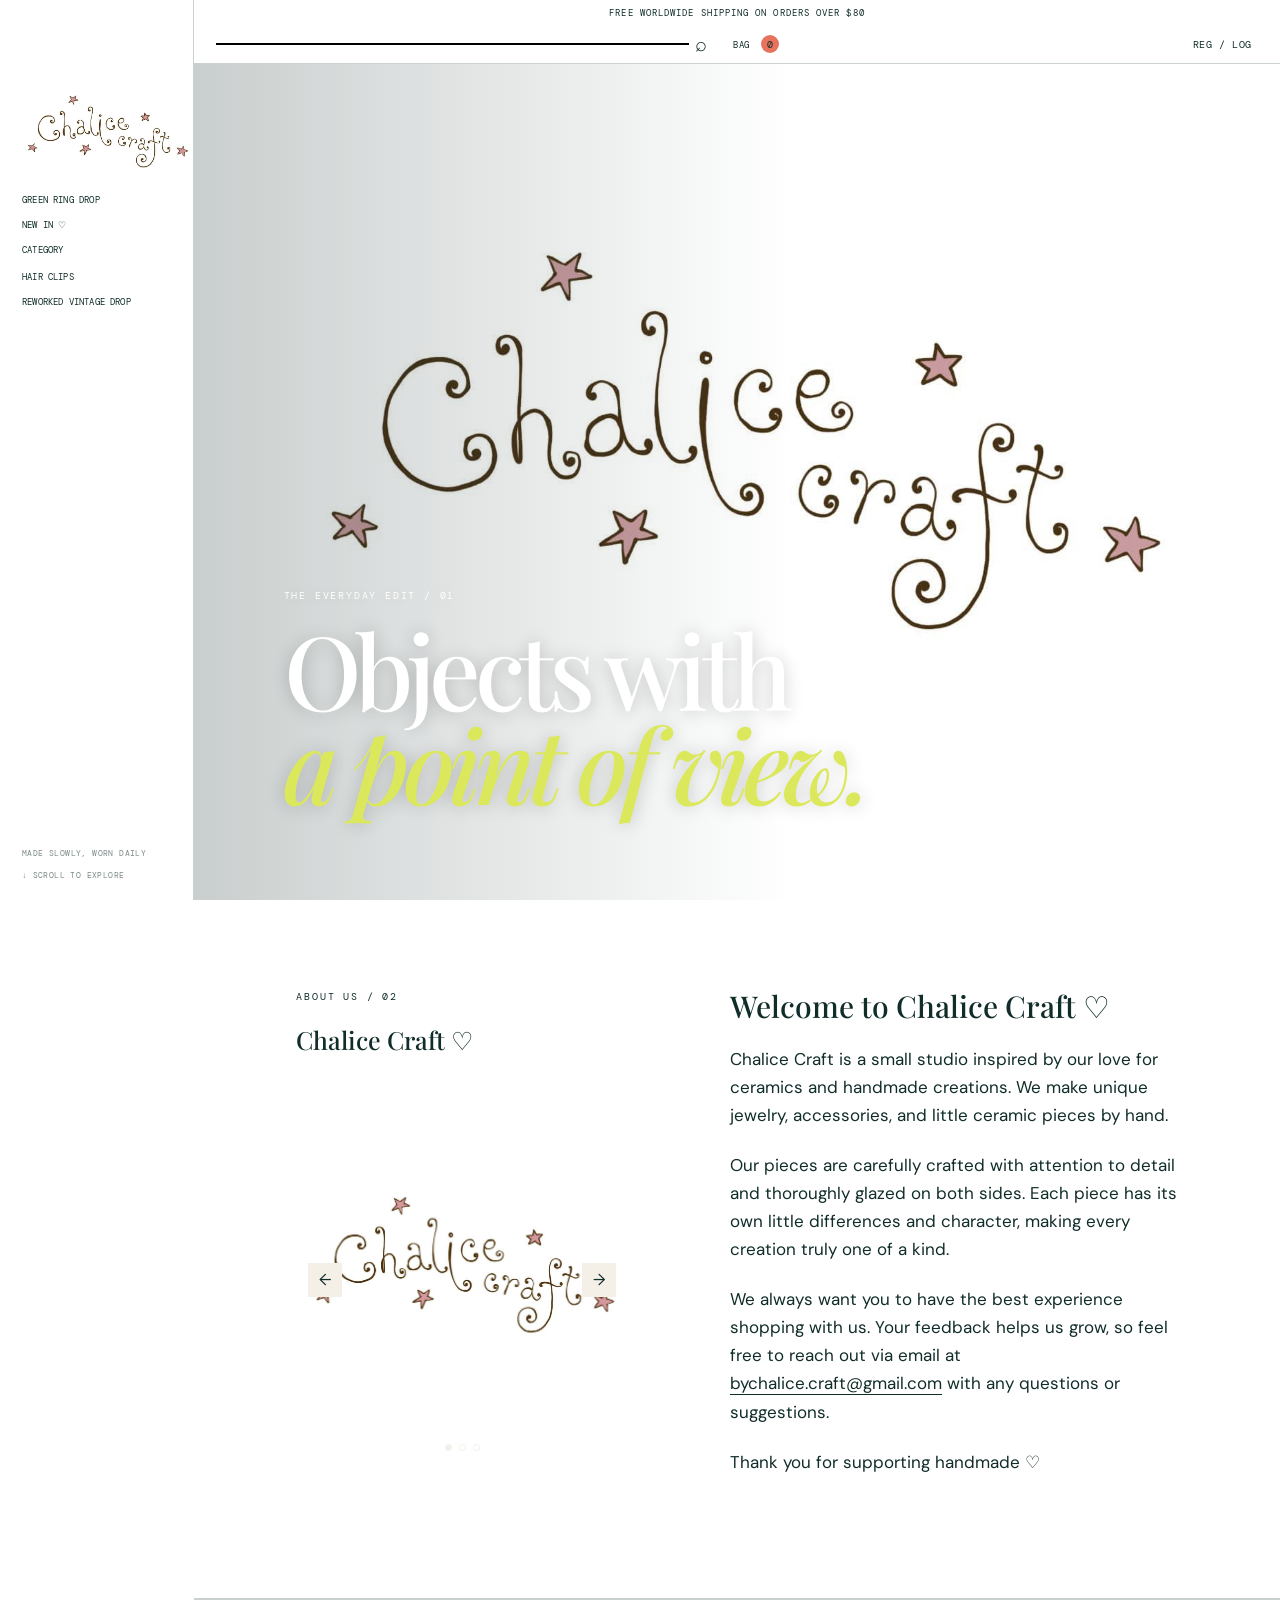
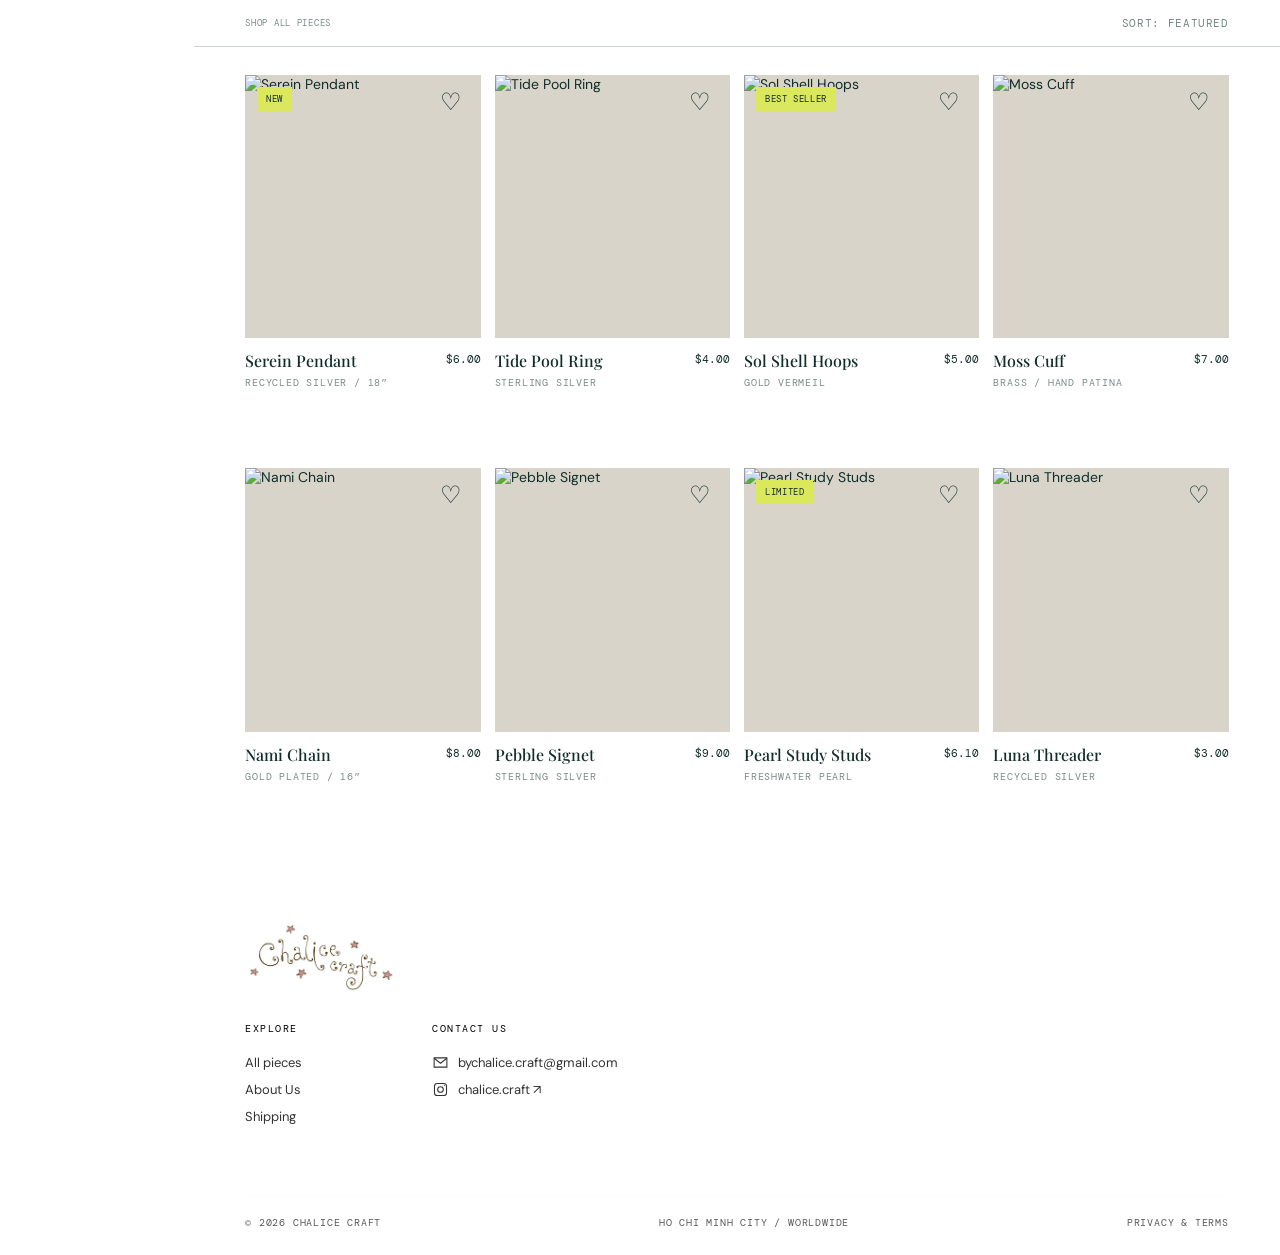
==== commit d085c2e5: "Update MB" ====
--- a/index.html
+++ b/index.html
@@ -43,7 +43,8 @@
             aria-expanded="false"><span></span><span></span></button>
         <nav class="desktop-nav"><a href="#shop">Shop</a><a href="#story">Our story</a>
         </nav>
-        <a class="wordmark" href="#top">Chalice Craft<span>°</span></a>
+        <img src="./Image/Menu_Image.jpg" alt="Chalice Craft" class="wordmark header-mark">
+        <!-- <a class="wordmark" href="#top">Chalice Craft<span>°</span></a> -->
         <div class="header-actions"><button class="icon-button" id="searchToggle" aria-label="Search">⌕</button><button
                 class="auth-button" id="loginToggle" aria-label="Register or sign in">Reg / Log</button><button
                 class="cart-button" id="cartToggle">Bag <b id="cartCount">0</b></button></div>
--- a/styles.css
+++ b/styles.css
@@ -28,7 +28,7 @@
 
 body {
     margin: 0;
-    background: var(--paper);
+    background: white;
     color: var(--ink);
     font-family: var(--sans);
     font-size: 14px
@@ -146,7 +146,7 @@
 }
 
 .menu-button {
-    display: none
+    background-color: #000000;
 }
 
 .collection-intro {
@@ -640,7 +640,7 @@
 
 .login-box {
     position: relative;
-    background: var(--paper);
+    background: white;
     width: min(460px, 100%);
     padding: 58px 48px 45px;
     box-shadow: 0 20px 80px rgba(17, 45, 42, .18)
@@ -857,7 +857,7 @@
     top: 0;
     height: 100vh;
     width: min(440px, 100%);
-    background: var(--paper);
+    background: white;
     transform: translateX(100%);
     transition: transform .35s;
     display: flex;
@@ -1050,7 +1050,8 @@
         display: flex;
         flex-direction: column;
         gap: 5px;
-        width: 23px
+        width: 23px;
+        color: black;
     }
 
     .menu-button span {
@@ -1060,7 +1061,8 @@
     }
 
     .wordmark {
-        font-size: 32px
+        display: block;
+        height: 89px;
     }
 
     .header-actions {
@@ -1345,7 +1347,7 @@
 
     .announcement, .site-header, main, footer {
         margin-left: 194px;
-        
+
     }
 
     .announcement {
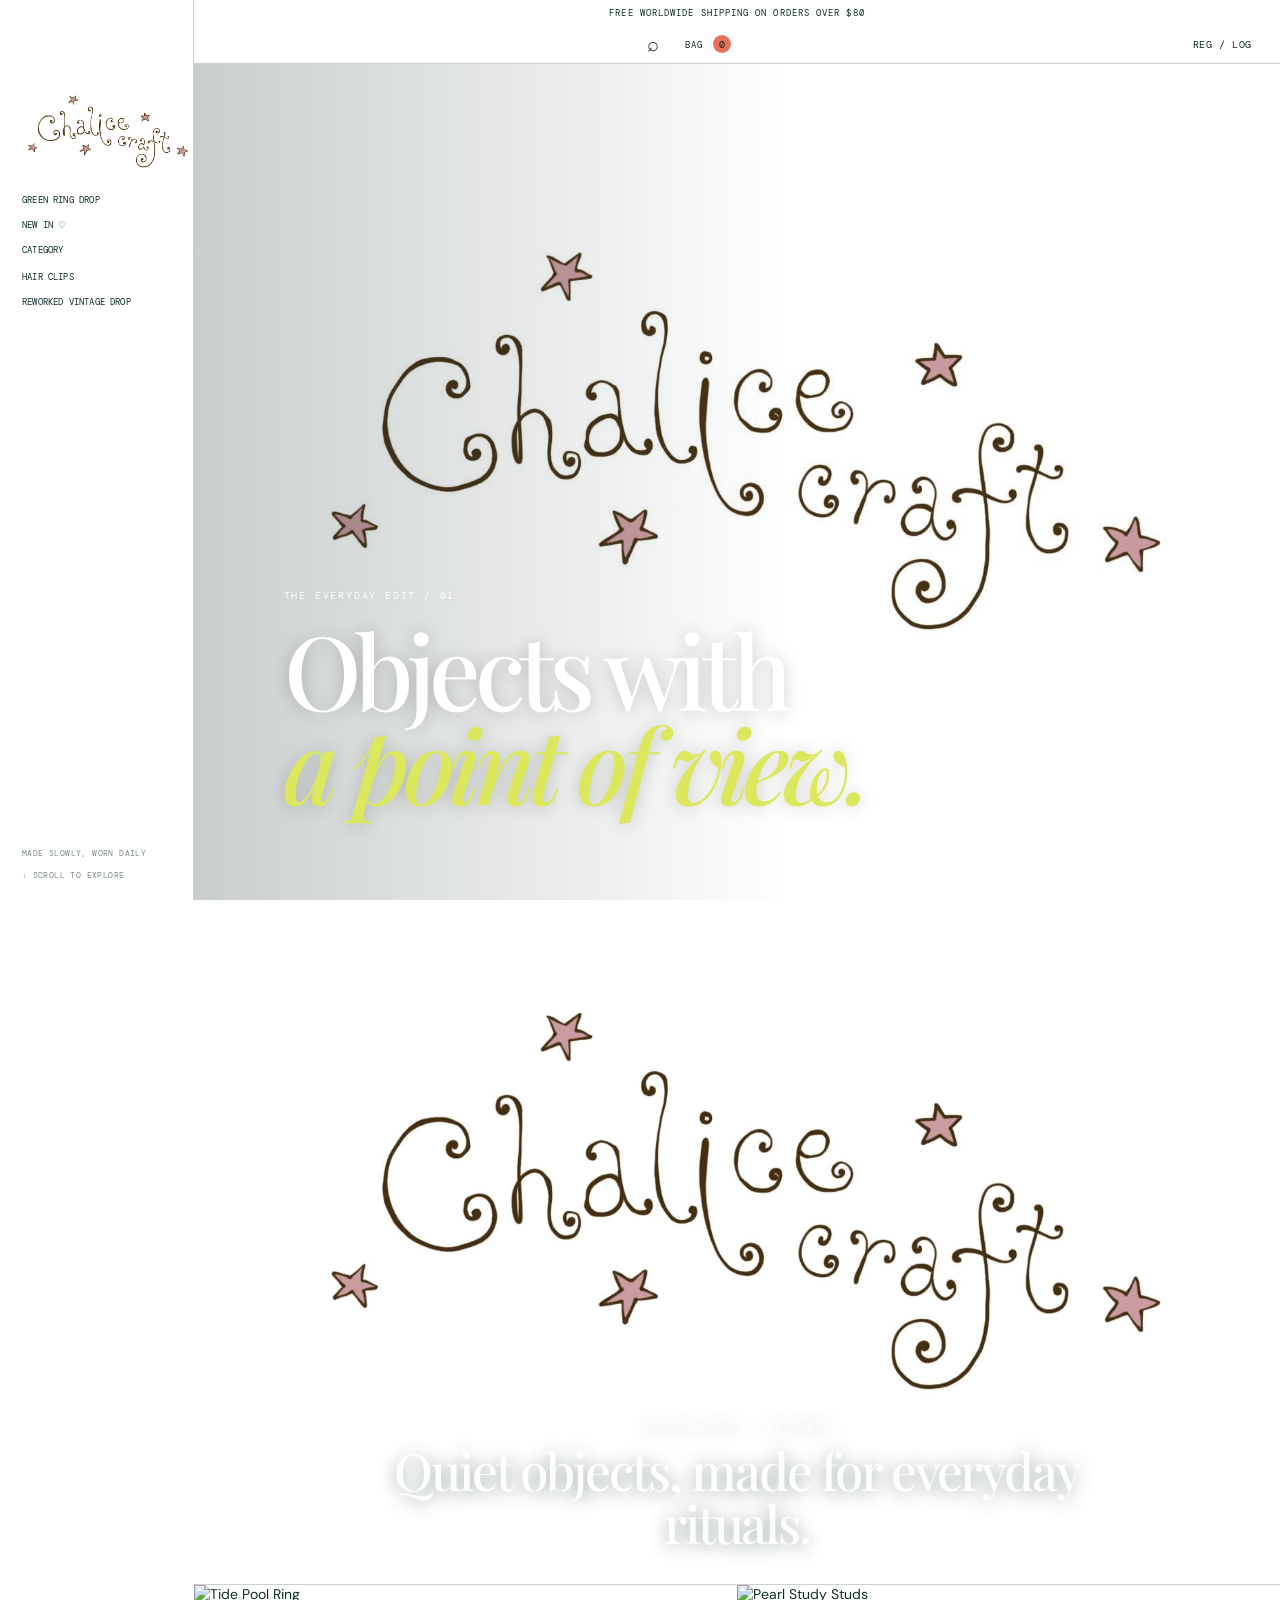
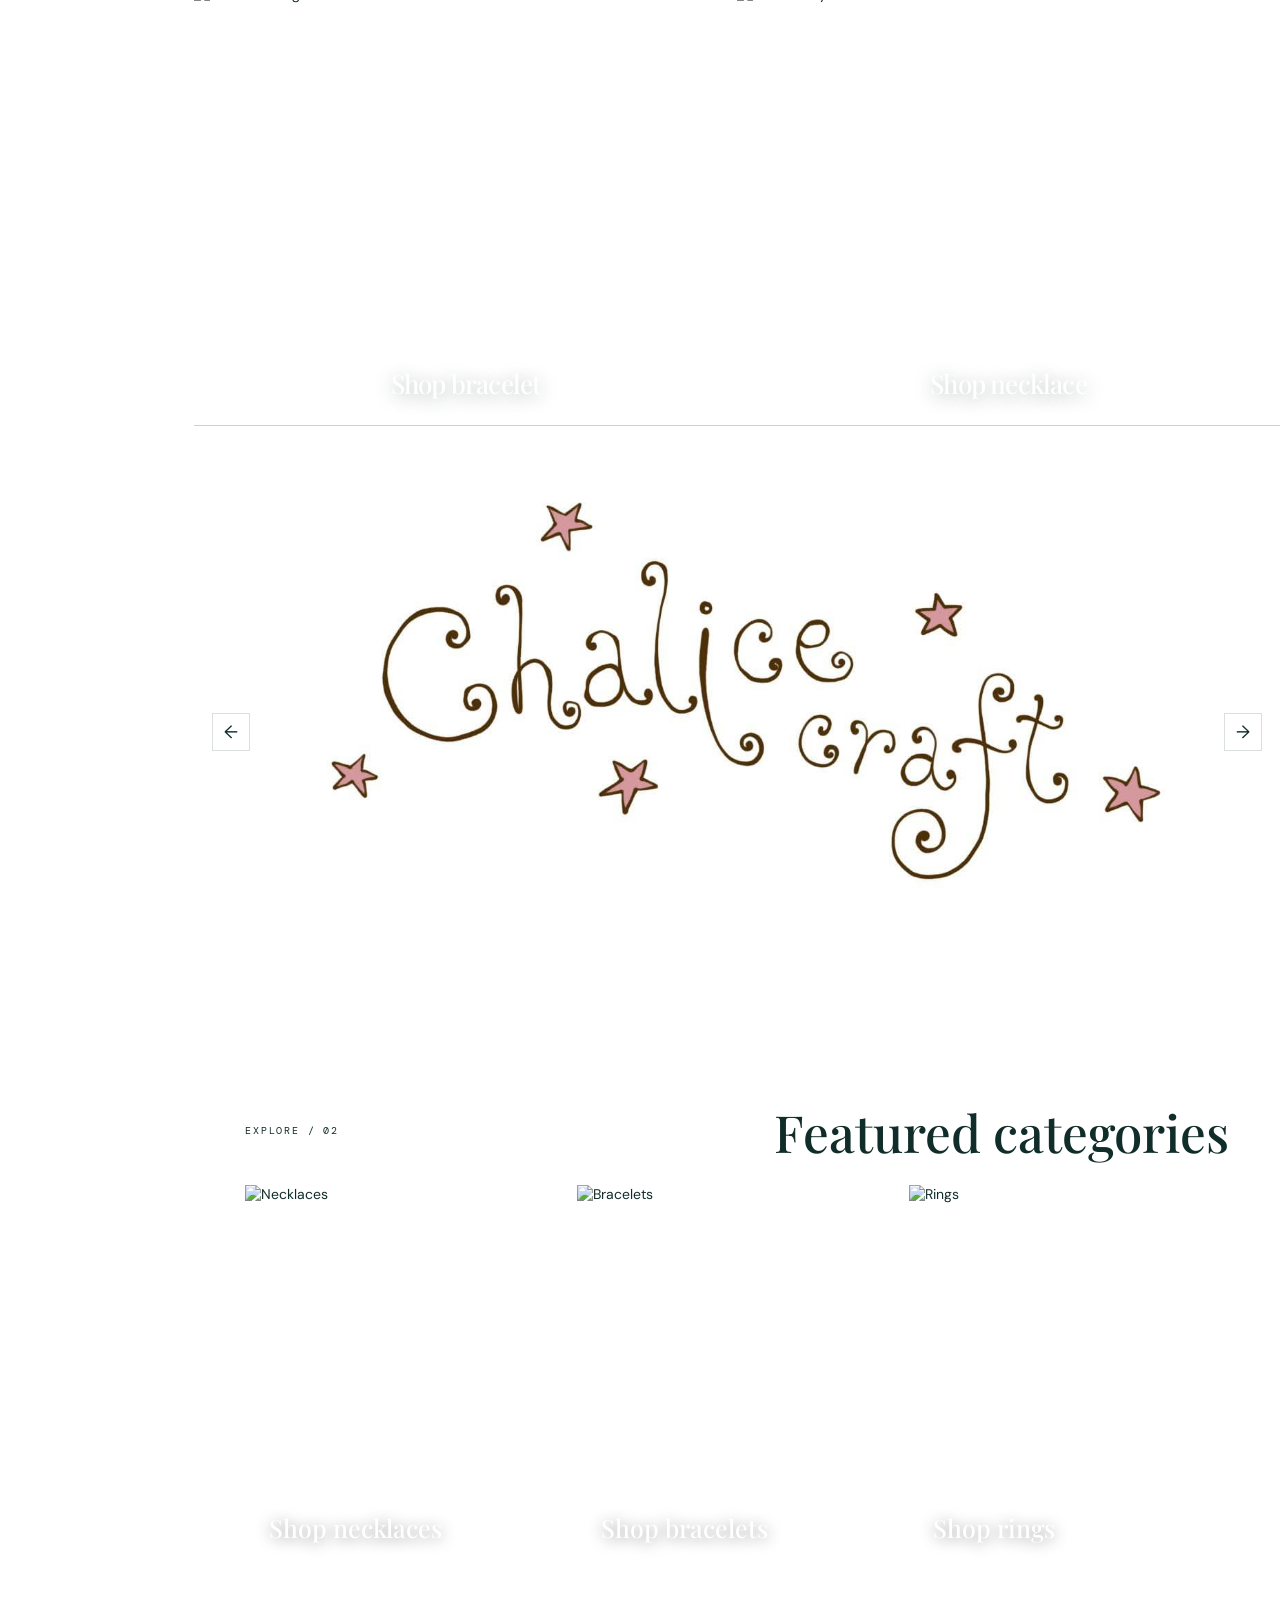
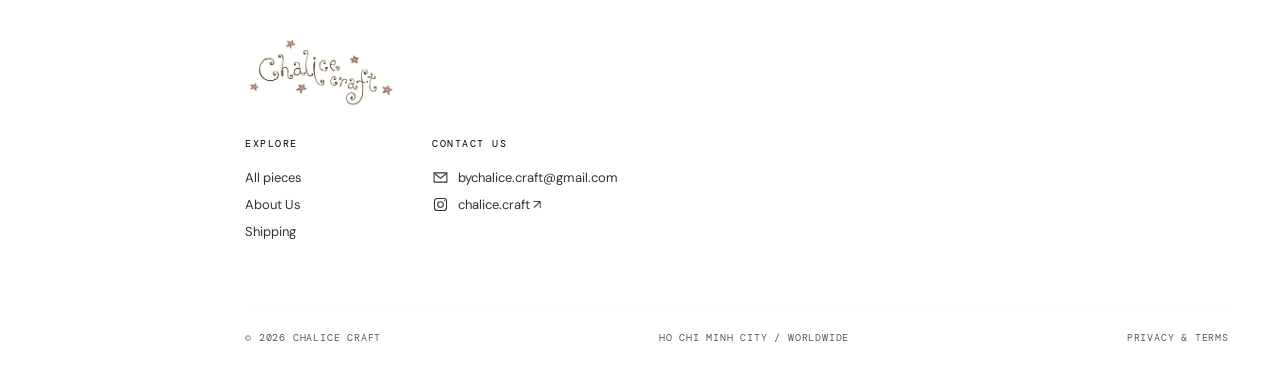
==== commit 40229650: "Homepage" ====
--- a/index.html
+++ b/index.html
@@ -33,7 +33,7 @@
                     data-filter="earrings"
                     onclick="document.getElementById('productGrid').scrollIntoView({ behavior: 'smooth' })">earrings</button>
             </div>
-            <a href="#shop">hair clips</a><a href="#story">REWORKED VINTAGE DROP</a>
+            <a href="#shop">hair clips</a><a href="about.html">REWORKED VINTAGE DROP</a>
         </nav>
         <div class="sidebar-foot"><span>made slowly, worn daily</span><span>↓ scroll to explore</span></div>
     </aside>
@@ -41,7 +41,7 @@
     <header class="site-header">
         <button class="menu-button" id="menuToggle" aria-label="Open menu"
             aria-expanded="false"><span></span><span></span></button>
-        <nav class="desktop-nav"><a href="#shop">Shop</a><a href="#story">Our story</a>
+        <nav class="desktop-nav"><a href="#shop">Shop</a><a href="about.html">Our story</a>
         </nav>
         <img src="./Image/Menu_Image.jpg" alt="Chalice Craft" class="wordmark header-mark">
         <!-- <a class="wordmark" href="#top">Chalice Craft<span>°</span></a> -->
@@ -62,30 +62,45 @@
             </div>
             <div class="intro-visual" aria-label="Chalice Craft jewellery editorial"></div>
         </section>
-        <section class="about-home" id="about-us">
-            <div class="about-home-label">
-                <p class="eyebrow">About us / 02</p><span id="aboutTitle">Chalice Craft ♡</span>
-                <div class="about-gallery" id="aboutGallery"><img id="aboutGalleryImage"
-                        src="Image/HRbanner_Chalice%20craft.jpg" alt="Chalice Craft product"><button
-                        class="gallery-arrow gallery-prev" id="galleryPrev"
-                        aria-label="Previous image">←</button><button class="gallery-arrow gallery-next"
-                        id="galleryNext" aria-label="Next image">→</button>
-                    <div class="gallery-dots" id="galleryDots"></div>
+        <section class="home-hero" aria-label="Featured collection">
+            <div class="hero-image-wrap">
+                <img id="homeHeroImage" class="hero-image" src="Image/HRbanner_Chalice%20craft.jpg" alt="Chalice Craft featured collection">
+                <div class="hero-caption">
+                    <span>Chalice craft / featured</span>
+                    <h2>Quiet objects, made for everyday rituals.</h2>
                 </div>
             </div>
-            <div class="about-home-copy" id="aboutBody">
-                <p>Welcome to Chalice Craft ♡</p>
-                <p>Chalice Craft is a small studio inspired by our love for ceramics and handmade creations. We make
-                    unique jewelry, accessories, and little ceramic pieces by hand.</p>
-                <p>Our pieces are carefully crafted with attention to detail and thoroughly glazed on both sides. Each
-                    piece has its own little differences and character, making every creation truly one of a kind.</p>
-                <p>We always want you to have the best experience shopping with us. Your feedback helps us grow, so feel
-                    free to reach out via email at <a
-                        href="mailto:bychalice.craft@gmail.com">bychalice.craft@gmail.com</a> with any questions or
-                    suggestions.</p>
-                <p>Thank you for supporting handmade ♡</p>
-            </div>
-        </section>
+        </section>
+        <section class="feature-product-grid" aria-label="Featured products">
+            <a class="feature-card feature-card-left" href="collection.html?type=bracelets">
+                <img src="https://images.unsplash.com/photo-1605100804763-247f67b3557e?auto=format&fit=crop&w=900&q=85" alt="Tide Pool Ring">
+                <span>Shop bracelet</span>
+            </a>
+            <a class="feature-card feature-card-right" href="collection.html?type=necklaces">
+                <img src="https://images.unsplash.com/photo-1535632066927-ab7c9ab60908?auto=format&fit=crop&w=900&q=85" alt="Pearl Study Studs">
+                <span>Shop necklace</span>
+            </a>
+        </section>
+        <section class="home-gallery-section" aria-label="Brand gallery">
+            <div class="home-gallery-nav">
+                <button class="gallery-arrow gallery-prev" id="galleryPrev" aria-label="Previous image">←</button>
+                <button class="gallery-arrow gallery-next" id="galleryNext" aria-label="Next image">→</button>
+            </div>
+            <div class="home-gallery" id="homeGallery">
+                <img src="Image/HRbanner_Chalice%20craft.jpg" alt="Chalice Craft editorial 1">
+                <img src="https://images.unsplash.com/photo-1599643478518-a784e5dc4c8f?auto=format&fit=crop&w=900&q=85" alt="Chalice Craft editorial 2">
+                <img src="https://images.unsplash.com/photo-1611652022419-a9419f74343d?auto=format&fit=crop&w=900&q=85" alt="Chalice Craft editorial 3">
+            </div>
+        </section>
+        <section class="featured-categories" aria-labelledby="featuredCategoriesTitle">
+            <div class="section-heading"><p class="eyebrow">Explore / 02</p><h2 id="featuredCategoriesTitle">Featured categories</h2></div>
+            <div class="category-grid">
+                <a class="category-card" href="collection.html?type=necklaces"><img src="https://images.unsplash.com/photo-1515562141207-7a88fb7ce338?auto=format&fit=crop&w=1000&q=85" alt="Necklaces"><span>Shop necklaces</span></a>
+                <a class="category-card" href="collection.html?type=bracelets"><img src="https://images.unsplash.com/photo-1573408301185-9146fe634ad0?auto=format&fit=crop&w=1000&q=85" alt="Bracelets"><span>Shop bracelets</span></a>
+                <a class="category-card" href="collection.html?type=rings"><img src="https://images.unsplash.com/photo-1605100804763-247f67b3557e?auto=format&fit=crop&w=1000&q=85" alt="Rings"><span>Shop rings</span></a>
+            </div>
+        </section>
+        <div class="home-catalog" hidden>
         <section class="toolbar">
             <span class="toolbar-label">Shop all pieces</span><button class="sort-button" id="sortButton">Sort:
                 Featured</button>
@@ -95,6 +110,7 @@
         </section>
         <section class="product-grid" id="productGrid"></section>
         <nav class="pagination" id="pagination" aria-label="Product pages"></nav>
+        </div>
         <!-- <section class="story-band" id="story">
             <div class="story-image"></div>
             <div class="story-copy">
@@ -110,7 +126,7 @@
     <footer><img src="./Image/Menu_Image.jpg" alt="Chalice Craft" class="wordmark footer-mark">
         <div class="footer-links">
             <div>
-                <p>Explore</p><a href="#shop">All pieces</a><a href="#about-us">About Us</a><a
+                <p>Explore</p><a href="#shop">All pieces</a><a href="about.html">About Us</a><a
                     href="shipping.html">Shipping</a>
             </div>
             <div>
@@ -265,6 +281,7 @@
             id="toastMessage">Success</span><button id="toastClose" aria-label="Close notification">×</button></div>
     <script src="script.js"></script>
     <script src="admin-sync.js"></script>
+    <script src="brand-menu.js"></script>
 </body>
 
 </html>
--- a/styles.css
+++ b/styles.css
@@ -1,6 +1,6 @@
 :root {
     --ink: #112d2a;
-    --paper: #f4f0e8;
+    --paper: #ffffff;
     --lime: #dbe85c;
     --coral: #e8735d;
     --line: rgba(17, 45, 42, .22);
@@ -147,6 +147,7 @@
 
 .menu-button {
     background-color: #000000;
+    display: none;
 }
 
 .collection-intro {
@@ -302,7 +303,7 @@
     aspect-ratio: 1/1.12;
     position: relative;
     overflow: hidden;
-    background: #d9d4ca
+    background: #ffffff
 }
 
 .product-image img {
@@ -1031,6 +1032,28 @@
 }
 
 @media(max-width:760px) {
+    .site-header .menu-button {
+        position: relative;
+        width: 44px;
+        height: 44px;
+        display: flex;
+        align-items: center;
+        justify-content: center;
+        gap: 4px;
+        background: #ffffff;
+        border: 0;
+    }
+
+    .site-header .menu-button::before {
+        display: none;
+    }
+
+    .site-header .menu-button span {
+        width: 20px;
+        height: 2px;
+        background: #000000;
+    }
+
     .announcement {
         font-size: 9px;
         gap: 7px
@@ -1039,7 +1062,8 @@
     .site-header {
         height: 70px;
         padding: 0 18px;
-        grid-template-columns: 1fr auto 1fr
+        grid-template-columns: 44px 1fr auto;
+        gap: 10px;
     }
 
     .desktop-nav {
@@ -1050,19 +1074,28 @@
         display: flex;
         flex-direction: column;
         gap: 5px;
-        width: 23px;
-        color: black;
+        align-items: center;
+        justify-content: center;
+        width: 44px;
+        height: 40px;
+        padding: 0;
+        color: #000000;
+        background: transparent;
     }
 
     .menu-button span {
-        height: 1px;
-        background: white;
-        width: 18px
+        display: block;
+        height: 2px;
+        background: #000000;
+        width: 20px;
     }
 
     .wordmark {
         display: block;
-        height: 89px;
+        width: 122px;
+        height: 54px;
+        object-fit: contain;
+        justify-self: center;
     }
 
     .header-actions {
@@ -1204,6 +1237,254 @@
 
     .cart-drawer {
         padding: 25px 20px
+    }
+}
+
+@media(min-width:761px) {
+    .featured-categories,
+    .featured-gallery-section {
+        padding-left: 22px;
+        padding-right: 22px;
+    }
+
+    .featured-categories {
+        padding-top: 42px;
+        padding-bottom: 42px;
+    }
+
+    .featured-gallery-section {
+        padding-top: 42px;
+        padding-bottom: 55px;
+    }
+
+    .category-grid {
+        gap: 8px;
+    }
+}
+
+.home-hero {
+    margin-left: 0;
+    background: #fff;
+}
+
+.home-hero img {
+    display: block;
+    width: 100%;
+    height: min(76vh, 760px);
+    object-fit: cover;
+}
+
+.featured-categories,
+.featured-gallery-section {
+    margin-left: 0;
+    padding: 70px 4vw;
+    background: #fff;
+}
+
+.section-heading {
+    display: flex;
+    align-items: end;
+    justify-content: space-between;
+    gap: 20px;
+    margin-bottom: 28px;
+}
+
+.section-heading h2 {
+    margin: 0;
+    font: 500 clamp(34px, 4vw, 58px)/.95 var(--serif);
+}
+
+.category-grid {
+    display: grid;
+    grid-template-columns: repeat(3, minmax(0, 1fr));
+    gap: 12px;
+}
+
+.category-card {
+    position: relative;
+    display: block;
+    aspect-ratio: 1 / 1.18;
+    overflow: hidden;
+    background: #fff;
+}
+
+.category-card img {
+    display: block;
+    width: 100%;
+    height: 100%;
+    object-fit: cover;
+    transition: transform .45s ease;
+}
+
+.category-card:hover img {
+    transform: scale(1.04);
+}
+
+.category-card span {
+    position: absolute;
+    left: 24px;
+    bottom: 22px;
+    color: #fff;
+    font: 500 25px/1 var(--serif);
+    text-shadow: 0 2px 15px rgba(0, 0, 0, .45);
+}
+
+.featured-gallery-section {
+    border-top: 1px solid var(--line);
+}
+
+.featured-gallery {
+    position: relative;
+    aspect-ratio: 16 / 8;
+    overflow: hidden;
+    background: #fff;
+}
+
+.featured-gallery img {
+    position: absolute;
+    inset: 0;
+    width: 100%;
+    height: 100%;
+    object-fit: cover;
+    opacity: 0;
+    transition: opacity .6s ease;
+}
+
+.featured-gallery img.active {
+    opacity: 1;
+}
+
+.featured-gallery-section .gallery-dots {
+    display: flex;
+    justify-content: center;
+    gap: 8px;
+    margin-top: 16px;
+}
+
+.featured-gallery-section .gallery-dots button {
+    width: 7px;
+    height: 7px;
+    padding: 0;
+    border-radius: 50%;
+    background: var(--line);
+}
+
+.featured-gallery-section .gallery-dots button.active {
+    background: var(--ink);
+}
+
+@media(max-width:760px) {
+    .home-hero,
+    .featured-categories,
+    .featured-gallery-section {
+        margin-left: 0;
+    }
+
+    .home-hero img {
+        height: 58vh;
+        min-height: 350px;
+    }
+
+    .featured-categories,
+    .featured-gallery-section {
+        padding: 48px 18px;
+    }
+
+    .section-heading {
+        display: block;
+    }
+
+    .section-heading h2 {
+        margin-top: 14px;
+    }
+
+    .category-grid {
+        grid-template-columns: 1fr;
+    }
+
+    .category-card {
+        aspect-ratio: 1 / .92;
+    }
+
+    .featured-gallery {
+        aspect-ratio: 1 / 1.08;
+    }
+}
+
+@media(max-width:760px) {
+    html, body {
+        max-width: 100%;
+        overflow-x: hidden;
+    }
+
+    .site-header {
+        min-height: 70px;
+        height: auto;
+        padding: 8px 14px;
+        grid-template-columns: 44px 1fr auto;
+        gap: 8px;
+    }
+
+    .site-header .menu-button {
+        width: 44px;
+        height: 44px;
+    }
+
+    .site-header .header-mark {
+        width: 112px;
+        height: 52px;
+    }
+
+    .header-actions {
+        min-width: 0;
+        gap: 8px;
+    }
+
+    .header-actions .auth-button {
+        display: none;
+    }
+
+    .header-actions .icon-button {
+        font-size: 22px;
+    }
+
+    .collection-intro h1 {
+        max-width: 100%;
+        font-size: clamp(42px, 13vw, 58px);
+        overflow-wrap: break-word;
+    }
+
+    .intro-note {
+        max-width: 100%;
+        width: 220px;
+    }
+
+    .hero-image-wrap {
+        min-height: 360px;
+    }
+
+    .hero-image {
+        height: min(62vh, 560px);
+    }
+
+    .feature-card {
+        min-height: 280px;
+    }
+
+    .home-gallery img {
+        height: min(52vh, 460px);
+    }
+
+    .product-grid {
+        grid-template-columns: repeat(2, minmax(0, 1fr));
+        gap: 0 9px;
+        padding-left: 12px;
+        padding-right: 12px;
+    }
+
+    footer {
+        padding-left: 20px;
+        padding-right: 20px;
     }
 }
 
@@ -1239,6 +1520,130 @@
         transform: none;
         margin-top: 9px;
         font-size: 9px
+    }
+}
+
+@media (max-width: 480px) {
+    .announcement {
+        height: auto;
+        min-height: 34px;
+        padding: 8px 14px;
+        line-height: 1.5;
+        letter-spacing: .08em;
+        text-align: center;
+    }
+
+    .site-header {
+        height: 62px;
+        padding: 0 14px;
+    }
+
+    .auth-button {
+        position: static;
+        right: auto;
+        font-size: 9px;
+    }
+
+    .header-actions {
+        gap: 8px;
+    }
+
+    .wordmark.header-mark {
+        max-width: 122px;
+        height: auto;
+    }
+
+    .collection-intro {
+        padding: 46px 18px 44px;
+    }
+
+    .collection-intro h1 {
+        font-size: 42px;
+    }
+
+    .intro-note {
+        width: min(100%, 220px);
+        margin: 28px 0 0 auto;
+    }
+
+    .toolbar {
+        padding: 0 18px;
+    }
+
+    .filter-tabs {
+        gap: 12px;
+    }
+
+    .product-grid {
+        grid-template-columns: 1fr;
+        padding: 10px 16px 52px;
+    }
+
+    .product-name {
+        white-space: normal;
+    }
+
+    .story-copy {
+        padding: 54px 20px 60px;
+    }
+
+    .story-copy h2,
+    .signup h2 {
+        font-size: 42px;
+    }
+
+    .signup {
+        padding: 52px 18px 56px;
+    }
+
+    .signup form {
+        width: 100%;
+    }
+
+    .footer-links {
+        display: grid;
+        gap: 30px;
+        margin: 40px 0;
+    }
+
+    .search-overlay {
+        padding: 100px 18px 24px;
+    }
+
+    .search-result {
+        grid-template-columns: 52px 1fr;
+        gap: 10px;
+    }
+
+    .search-result b {
+        grid-column: 2;
+        justify-self: end;
+    }
+
+    .login-box {
+        padding: 42px 22px 28px;
+    }
+
+    .login-box h2 {
+        font-size: 38px;
+    }
+
+    .cart-drawer,
+    .profile-drawer {
+        padding: 22px 16px;
+    }
+
+    .drawer-head h2 {
+        font-size: 22px;
+    }
+
+    .cart-line img {
+        width: 64px;
+        height: 74px;
+    }
+
+    .cart-line h3 {
+        font-size: 14px;
     }
 }
 
@@ -1479,8 +1884,34 @@
         display: block;
     }
 
-    .sidebar-logo, .sidebar-nav>a, .sidebar-foot {
+    .home-sidebar .sidebar-logo, .home-sidebar .sidebar-nav>a, .home-sidebar .sidebar-foot {
         display: none;
+    }
+
+    .home-sidebar.open .sidebar-logo {
+        display: block;
+        margin: 0 0 18px;
+    }
+
+    .home-sidebar.open .sidebar-logo img {
+        display: block;
+        width: 125px;
+        height: auto;
+        margin: 0;
+    }
+
+    .home-sidebar.open .sidebar-nav>a,
+    .home-sidebar.open .sidebar-foot {
+        display: block;
+    }
+
+    .home-sidebar.open .sidebar-nav {
+        display: grid;
+        gap: 13px;
+    }
+
+    .home-sidebar.open .sidebar-foot {
+        margin-top: 22px;
     }
 
     .sidebar-nav {
@@ -1523,110 +1954,282 @@
     }
 }
 
-.about-home {
-    background: white;
+.home-hero {
+    padding: 0 0 0;
+}
+
+.hero-image-wrap {
+    position: relative;
+    width: 100%;
+    min-height: 540px;
+    overflow: hidden;
+    background: #ffffff;
+}
+
+.hero-image {
+    display: block;
+    width: 100%;
+    height: min(75vh, 760px);
+    object-fit: cover;
+    filter: saturate(.75) contrast(1.02);
+}
+
+.hero-caption {
+    position: absolute;
+    left: 50%;
+    bottom: 34px;
+    transform: translateX(-50%);
+    width: min(92%, 760px);
+    text-align: center;
+    color: rgba(255, 255, 255, .95);
+    text-shadow: 0 2px 18px rgba(17, 45, 42, .45);
+}
+
+.hero-caption span {
+    display: inline-block;
+    font: 10px var(--mono);
+    text-transform: uppercase;
+    letter-spacing: .18em;
+    margin-bottom: 12px;
+}
+
+.hero-caption h2 {
+    margin: 0;
+    font: 500 clamp(30px, 4vw, 64px)/1.04 var(--serif);
+    letter-spacing: -.04em;
+}
+
+.feature-product-grid {
+    display: grid;
+    grid-template-columns: repeat(2, minmax(0, 1fr));
+    gap: 0;
+    border-top: 1px solid var(--line);
     border-bottom: 1px solid var(--line);
-    display: grid;
-    grid-template-columns: 1fr 1.35fr;
-    gap: 8vw;
-    padding: 90px 8vw 100px;
-}
-
-.about-home-label span {
-    font: 500 25px var(--serif);
-}
-
-.about-home-copy {
-    max-width: 650px;
-    font-size: 17px;
-    line-height: 1.65;
-}
-
-.about-home-copy p {
-    margin: 0 0 22px;
-}
-
-.about-home-copy p:first-child {
-    font: 500 30px/1.1 var(--serif);
-}
-
-.about-home-copy a {
-    border-bottom: 1px solid var(--ink);
-}
-
-.about-gallery {
+}
+
+.feature-card {
     position: relative;
-    margin-top: 38px;
-    width: min(100%, 430px);
-    aspect-ratio: 1 / 1.12;
+    display: block;
+    min-height: 440px;
     overflow: hidden;
-    background: #ddd8cf;
-}
-
-.about-gallery img {
+    background: #ffffff;
+}
+
+.feature-card img {
+    display: block;
     width: 100%;
     height: 100%;
     object-fit: cover;
+    transition: transform .45s ease;
+}
+
+.feature-card:hover img {
+    transform: scale(1.03);
+}
+
+.feature-card span {
+    position: absolute;
+    left: 50%;
+    bottom: 28px;
+    transform: translateX(-50%);
+    font: 500 26px/1 var(--serif);
+    letter-spacing: -.03em;
+    color: rgba(255, 255, 255, .96);
+    text-shadow: 0 3px 18px rgba(17, 45, 42, .35);
+}
+
+.home-gallery-section {
+    position: relative;
+    padding: 0 0 0;
+    background: white;
+}
+
+.home-gallery {
+    display: grid;
+    grid-auto-flow: column;
+    grid-auto-columns: minmax(100%, 100%);
+    gap: 0;
+    overflow-x: auto;
+    scroll-snap-type: x mandatory;
+    scrollbar-width: none;
+}
+
+.home-gallery::-webkit-scrollbar {
+    display: none;
+}
+
+.home-gallery img {
     display: block;
-    transition: opacity .3s;
-}
-
-.gallery-arrow {
+    width: 100%;
+    height: min(68vh, 640px);
+    object-fit: cover;
+    scroll-snap-align: start;
+}
+
+.home-gallery-nav {
     position: absolute;
-    top: 50%;
+    inset: 50% auto auto 0;
+    width: 100%;
+    display: flex;
+    justify-content: space-between;
+    padding: 0 18px;
     transform: translateY(-50%);
-    width: 34px;
-    height: 34px;
-    background: var(--paper);
-    font-size: 16px;
-}
-
-.gallery-prev {
-    left: 12px;
-}
-
-.gallery-next {
-    right: 12px;
-}
-
-.gallery-dots {
-    position: absolute;
-    bottom: 14px;
-    left: 0;
-    right: 0;
-    display: flex;
-    justify-content: center;
-    gap: 7px;
-}
-
-.gallery-dot {
-    width: 7px;
-    height: 7px;
-    padding: 0;
-    border: 1px solid var(--paper);
-    border-radius: 50%;
-    background: transparent;
-}
-
-.gallery-dot.active {
-    background: var(--paper);
+    pointer-events: none;
+}
+
+.home-gallery-nav .gallery-arrow {
+    pointer-events: auto;
+    position: static;
+    transform: none;
+    width: 38px;
+    height: 38px;
+    background: rgba(255, 255, 255, .82);
+    border: 1px solid rgba(17, 45, 42, .15);
+    color: var(--ink);
+    font-size: 18px;
+}
+
+.about-page,
+.product-page {
+    background: white;
+    color: var(--ink);
+}
+
+.about-page main,
+.product-page main {
+    max-width: 1200px;
+    margin: 0 auto;
+    padding: 60px 4vw 90px;
+}
+
+.about-story {
+    display: grid;
+    grid-template-columns: 1fr 1.1fr;
+    gap: 48px;
+    align-items: center;
+}
+
+.about-story img {
+    width: 100%;
+    height: 640px;
+    object-fit: cover;
+    display: block;
+    background: #ffffff;
+}
+
+.about-story-copy {
+    max-width: 640px;
+}
+
+.about-story-copy h1,
+.product-page h1 {
+    font: 500 clamp(52px, 6vw, 96px)/.9 var(--serif);
+    letter-spacing: -.06em;
+    margin: 0 0 18px;
+}
+
+.about-story-copy h1 em,
+.product-page h1 em {
+    color: var(--coral);
+    font-weight: 500;
+}
+
+.about-story-copy p,
+.product-page p {
+    font: 16px/1.7 var(--sans);
+    margin: 0 0 18px;
+}
+
+.product-layout {
+    display: grid;
+    grid-template-columns: 1.1fr .9fr;
+    gap: 52px;
+    align-items: start;
+}
+
+.product-layout img {
+    width: 100%;
+    aspect-ratio: 1 / 1.15;
+    object-fit: cover;
+    display: block;
+    background: #ffffff;
+}
+
+.product-meta-block {
+    padding-top: 20px;
+}
+
+.product-meta-block .eyebrow {
+    margin: 0 0 10px;
+}
+
+.product-price-line {
+    display: flex;
+    align-items: baseline;
+    gap: 14px;
+    margin: 12px 0 22px;
+}
+
+.product-price-line strong {
+    font: 500 28px var(--serif);
+}
+
+.product-meta-block .add-to-bag {
+    width: 100%;
+    padding: 18px 20px;
+    background: var(--ink);
+    color: var(--paper);
+    font: 11px var(--mono);
+    text-transform: uppercase;
+    letter-spacing: .1em;
+    margin-bottom: 18px;
+}
+
+.product-detail-list {
+    border-top: 1px solid var(--line);
+    padding-top: 18px;
+    display: grid;
+    gap: 8px;
+    font: 11px var(--mono);
+    text-transform: uppercase;
+    letter-spacing: .08em;
 }
 
 @media(max-width:760px) {
-    .about-home {
-        display: block;
-        padding: 65px 22px 70px;
-    }
-
-    .about-home-label {
-        margin-bottom: 35px;
-    }
-
-    .about-home-copy {
-        font-size: 15px;
-    }
-
-    .about-home-copy p:first-child {
-        font-size: 27px;
+    .hero-image-wrap {
+        min-height: 440px;
+    }
+
+    .hero-image {
+        height: 58vh;
+    }
+
+    .hero-caption {
+        bottom: 20px;
+    }
+
+    .feature-product-grid {
+        grid-template-columns: 1fr;
+    }
+
+    .feature-card {
+        min-height: 300px;
+    }
+
+    .feature-card span {
+        font-size: 24px;
+    }
+
+    .home-gallery img {
+        height: 42vh;
+    }
+
+    .about-story,
+    .product-layout {
+        grid-template-columns: 1fr;
+    }
+
+    .about-story img {
+        height: 420px;
     }
 }
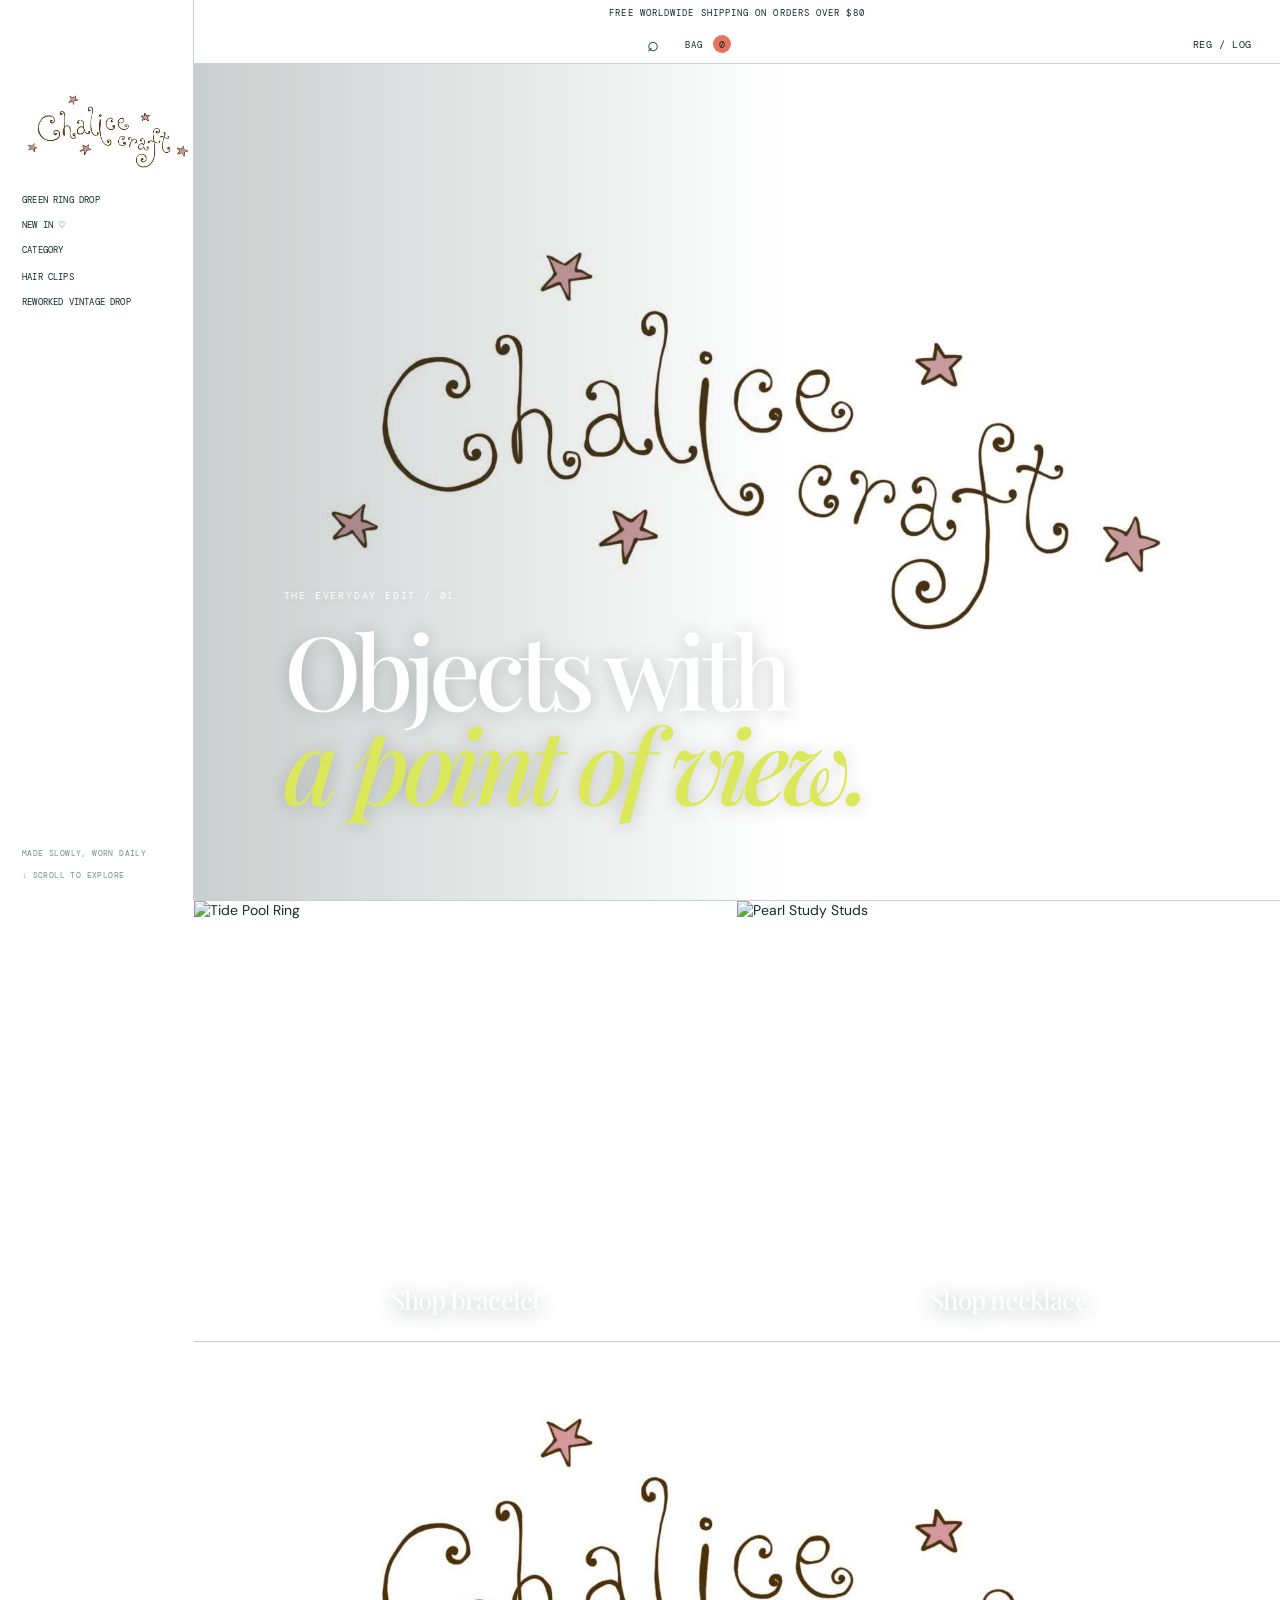
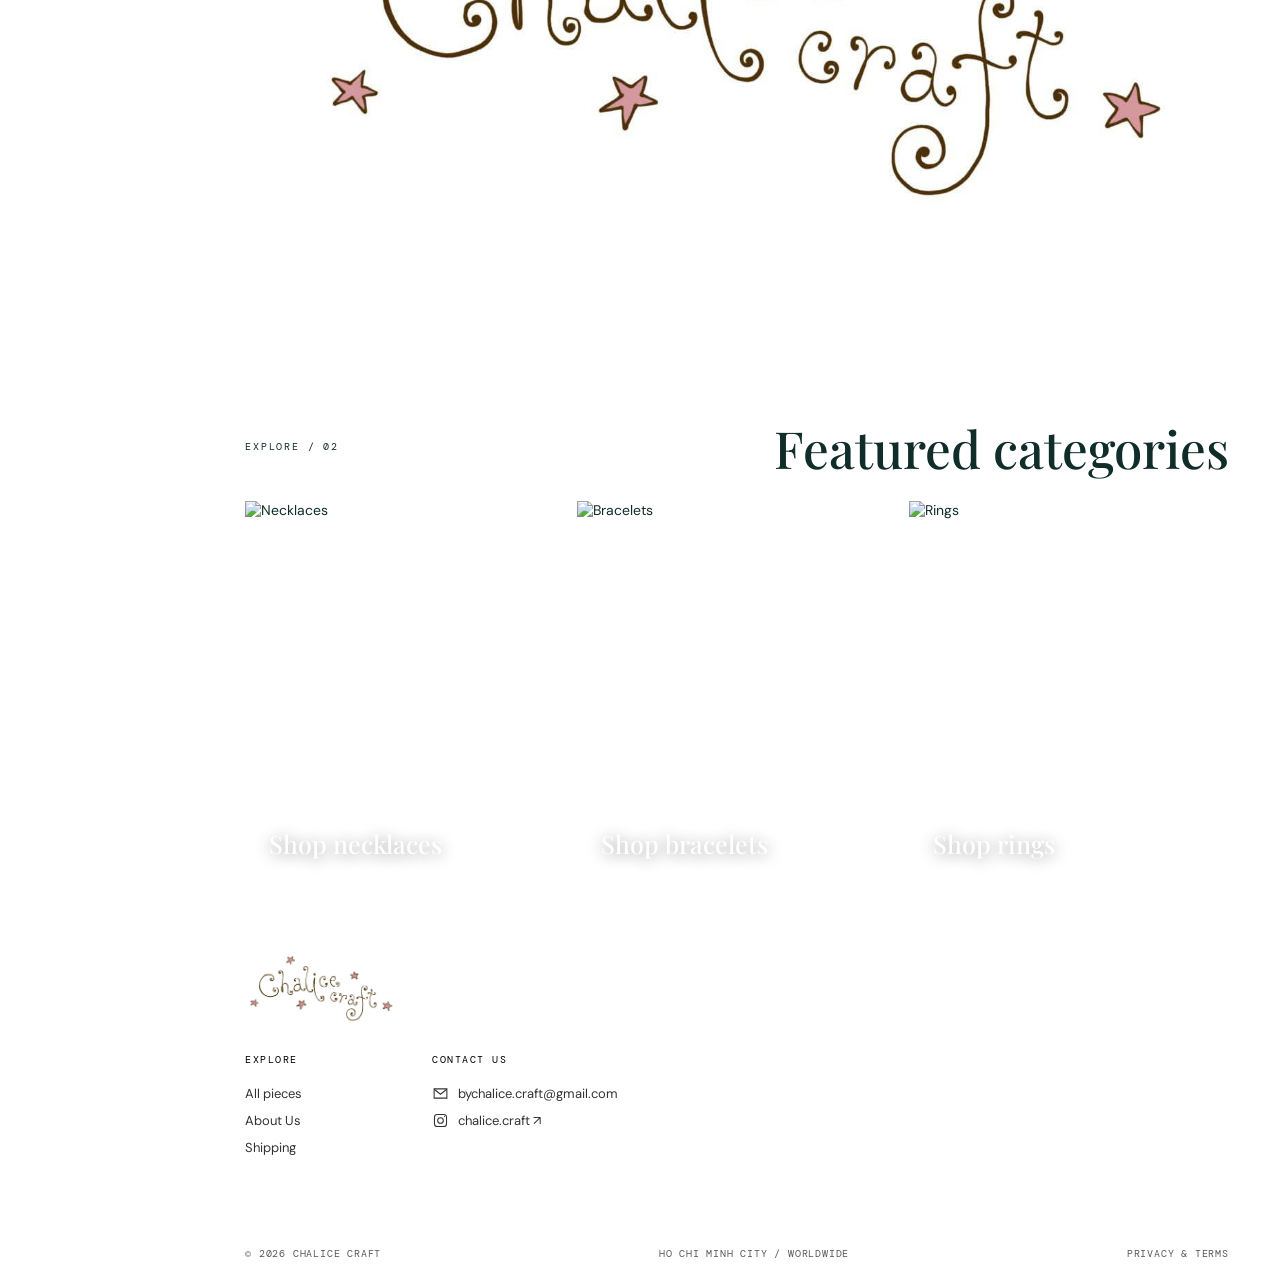
==== commit b99df3ff: "Fix bug admin" ====
--- a/index.html
+++ b/index.html
@@ -12,6 +12,7 @@
         href="https://fonts.googleapis.com/css2?family=DM+Mono:wght@400;500&family=DM+Sans:wght@400;500;600&family=Playfair+Display:ital,wght@0,500;0,600;1,500&display=swap"
         rel="stylesheet">
     <link rel="stylesheet" href="styles.css">
+    <link rel="stylesheet" href="brand-footer.css">
 </head>
 
 <body>
@@ -62,15 +63,6 @@
             </div>
             <div class="intro-visual" aria-label="Chalice Craft jewellery editorial"></div>
         </section>
-        <section class="home-hero" aria-label="Featured collection">
-            <div class="hero-image-wrap">
-                <img id="homeHeroImage" class="hero-image" src="Image/HRbanner_Chalice%20craft.jpg" alt="Chalice Craft featured collection">
-                <div class="hero-caption">
-                    <span>Chalice craft / featured</span>
-                    <h2>Quiet objects, made for everyday rituals.</h2>
-                </div>
-            </div>
-        </section>
         <section class="feature-product-grid" aria-label="Featured products">
             <a class="feature-card feature-card-left" href="collection.html?type=bracelets">
                 <img src="https://images.unsplash.com/photo-1605100804763-247f67b3557e?auto=format&fit=crop&w=900&q=85" alt="Tide Pool Ring">
@@ -81,15 +73,17 @@
                 <span>Shop necklace</span>
             </a>
         </section>
-        <section class="home-gallery-section" aria-label="Brand gallery">
+        <section class="home-gallery-section home-hero-slider" aria-label="Featured collection">
             <div class="home-gallery-nav">
                 <button class="gallery-arrow gallery-prev" id="galleryPrev" aria-label="Previous image">←</button>
                 <button class="gallery-arrow gallery-next" id="galleryNext" aria-label="Next image">→</button>
             </div>
             <div class="home-gallery" id="homeGallery">
-                <img src="Image/HRbanner_Chalice%20craft.jpg" alt="Chalice Craft editorial 1">
-                <img src="https://images.unsplash.com/photo-1599643478518-a784e5dc4c8f?auto=format&fit=crop&w=900&q=85" alt="Chalice Craft editorial 2">
-                <img src="https://images.unsplash.com/photo-1611652022419-a9419f74343d?auto=format&fit=crop&w=900&q=85" alt="Chalice Craft editorial 3">
+                <img src="Image/HRbanner_Chalice%20craft.jpg" alt="Chalice Craft featured collection 1">
+                <img src="https://images.unsplash.com/photo-1599643478518-a784e5dc4c8f?auto=format&fit=crop&w=1400&q=85" alt="Chalice Craft necklace product">
+                <img src="https://images.unsplash.com/photo-1605100804763-247f67b3557e?auto=format&fit=crop&w=1400&q=85" alt="Chalice Craft ring product">
+                <img src="https://images.unsplash.com/photo-1573408301185-9146fe634ad0?auto=format&fit=crop&w=1400&q=85" alt="Chalice Craft bracelet product">
+                <img src="https://images.unsplash.com/photo-1635767798638-3e25273a8236?auto=format&fit=crop&w=1400&q=85" alt="Chalice Craft earrings product">
             </div>
         </section>
         <section class="featured-categories" aria-labelledby="featuredCategoriesTitle">
@@ -282,6 +276,18 @@
     <script src="script.js"></script>
     <script src="admin-sync.js"></script>
     <script src="brand-menu.js"></script>
+    <script>
+        if (sessionStorage.getItem('moriRole') === 'admin' || localStorage.getItem('moriRole') === 'admin') {
+            const adminProfile = document.getElementById('loginToggle');
+            adminProfile.textContent = 'Profile';
+            adminProfile.setAttribute('aria-label', 'Open admin dashboard');
+            adminProfile.addEventListener('click', event => {
+                event.preventDefault();
+                event.stopImmediatePropagation();
+                window.location.href = 'dashboard.html';
+            }, true);
+        }
+    </script>
 </body>
 
 </html>
--- a/styles.css
+++ b/styles.css
@@ -2232,4 +2232,34 @@
     .about-story img {
         height: 420px;
     }
+}
+
+.home-hero-slider .home-gallery {
+    position: relative;
+    display: block;
+    width: 100%;
+    height: min(68vh, 640px);
+    overflow: hidden;
+}
+
+.home-hero-slider .home-gallery img {
+    position: absolute;
+    inset: 0;
+    width: 100%;
+    height: 100%;
+    object-fit: cover;
+    opacity: 0;
+    transition: opacity .7s ease;
+    scroll-snap-align: none;
+}
+
+.home-hero-slider .home-gallery img.active {
+    opacity: 1;
+}
+
+@media(max-width:760px) {
+    .home-hero-slider .home-gallery {
+        height: min(58vh, 520px);
+        min-height: 350px;
+    }
 }
--- a/brand-footer.css
+++ b/brand-footer.css
@@ -0,0 +1,73 @@
+.brand-footer {
+    margin-left: 194px;
+    padding: 58px 4vw 24px;
+    background: #fff;
+    border-top: 1px solid rgba(17, 45, 42, .18);
+    color: #112d2a;
+}
+
+.brand-footer-logo {
+    display: block;
+    width: 150px;
+    height: auto;
+    margin-bottom: 34px;
+}
+
+.brand-footer-links {
+    display: grid;
+    grid-template-columns: repeat(2, minmax(0, 190px));
+    gap: 48px;
+    margin-bottom: 58px;
+}
+
+.brand-footer-links h2 {
+    margin: 0 0 16px;
+    font: 10px 'DM Mono', monospace;
+    text-transform: uppercase;
+    letter-spacing: .12em;
+}
+
+.brand-footer-links a {
+    display: block;
+    width: max-content;
+    margin-bottom: 10px;
+    font: 11px 'DM Mono', monospace;
+}
+
+.brand-footer-links a:hover {
+    opacity: .55;
+}
+
+.brand-footer-bottom {
+    display: flex;
+    justify-content: space-between;
+    gap: 20px;
+    padding-top: 18px;
+    border-top: 1px solid rgba(17, 45, 42, .18);
+    font: 9px 'DM Mono', monospace;
+    text-transform: uppercase;
+    letter-spacing: .08em;
+}
+
+@media (max-width: 800px) {
+    .brand-footer {
+        margin-left: 0;
+        padding: 46px 20px 20px;
+    }
+
+    .brand-footer-logo {
+        width: 125px;
+        margin-bottom: 30px;
+    }
+
+    .brand-footer-links {
+        grid-template-columns: 1fr 1fr;
+        gap: 22px;
+        margin-bottom: 42px;
+    }
+
+    .brand-footer-bottom {
+        display: grid;
+        gap: 10px;
+    }
+}
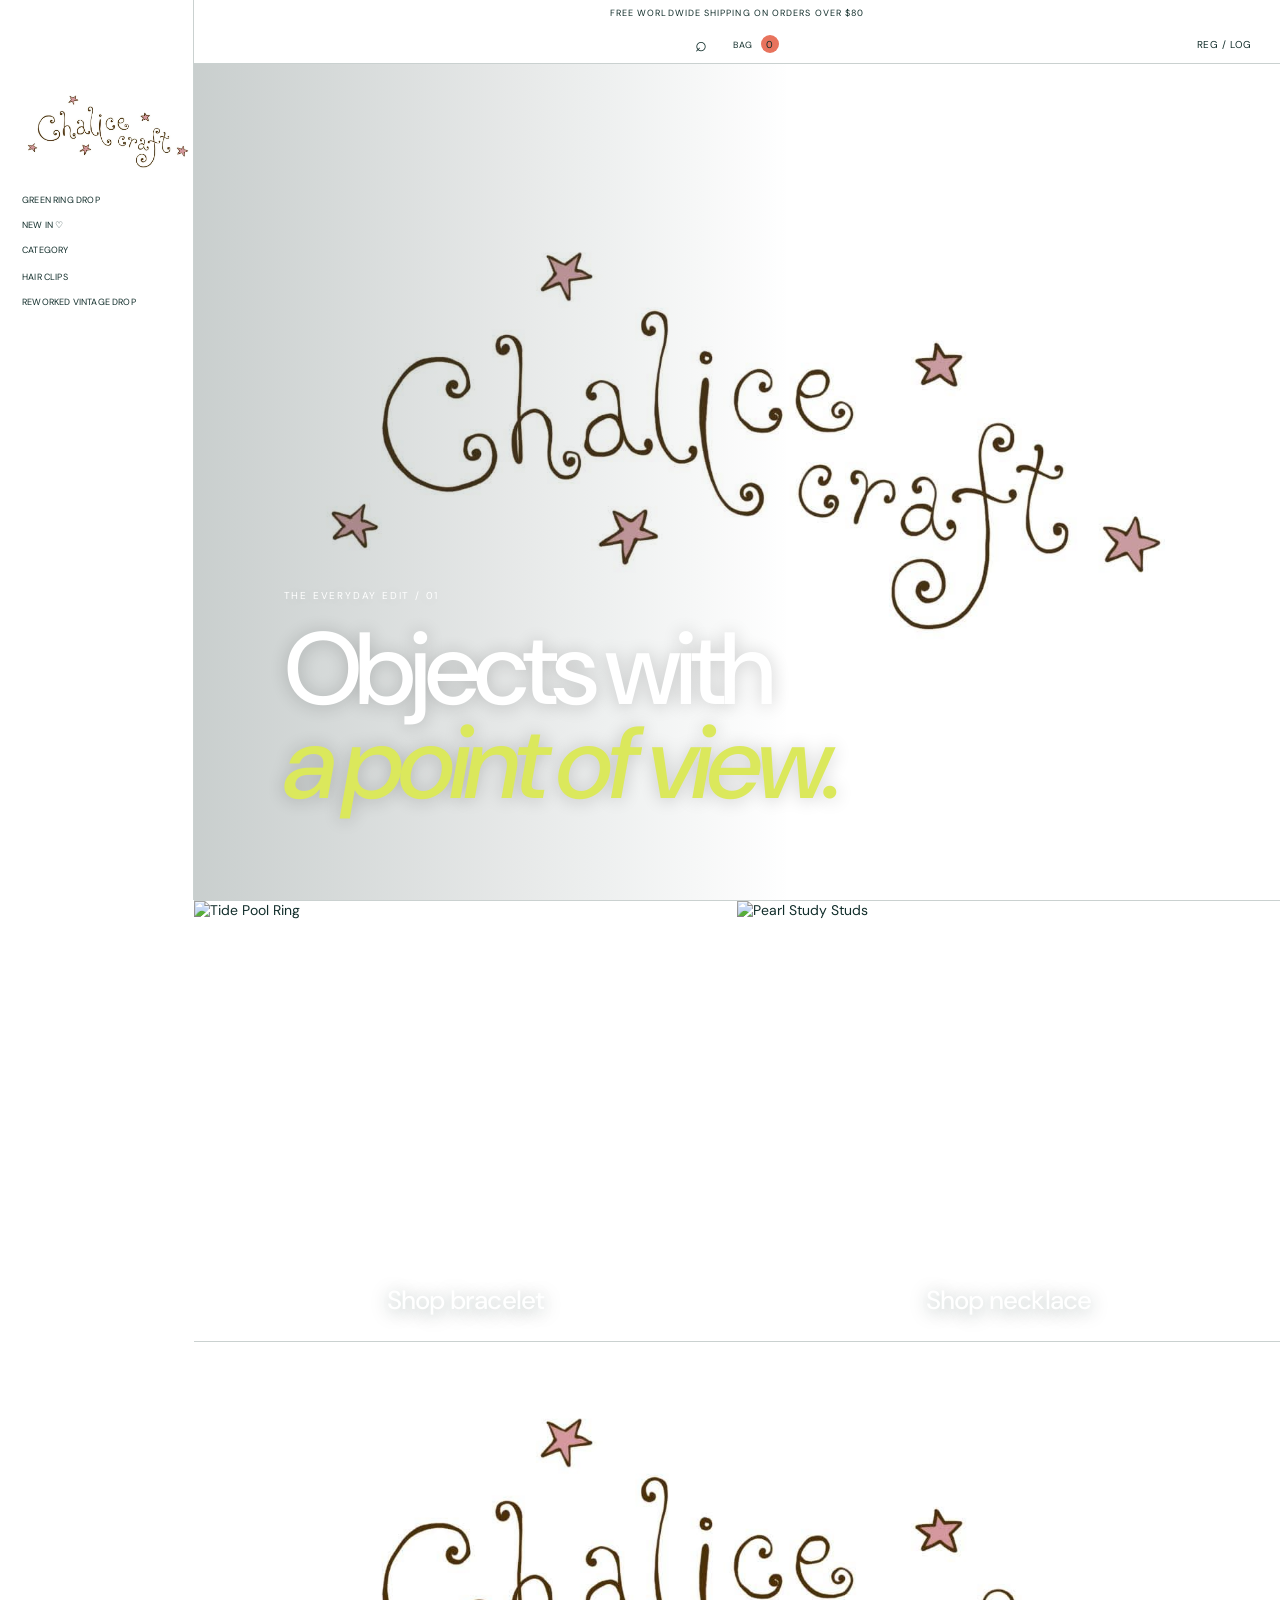
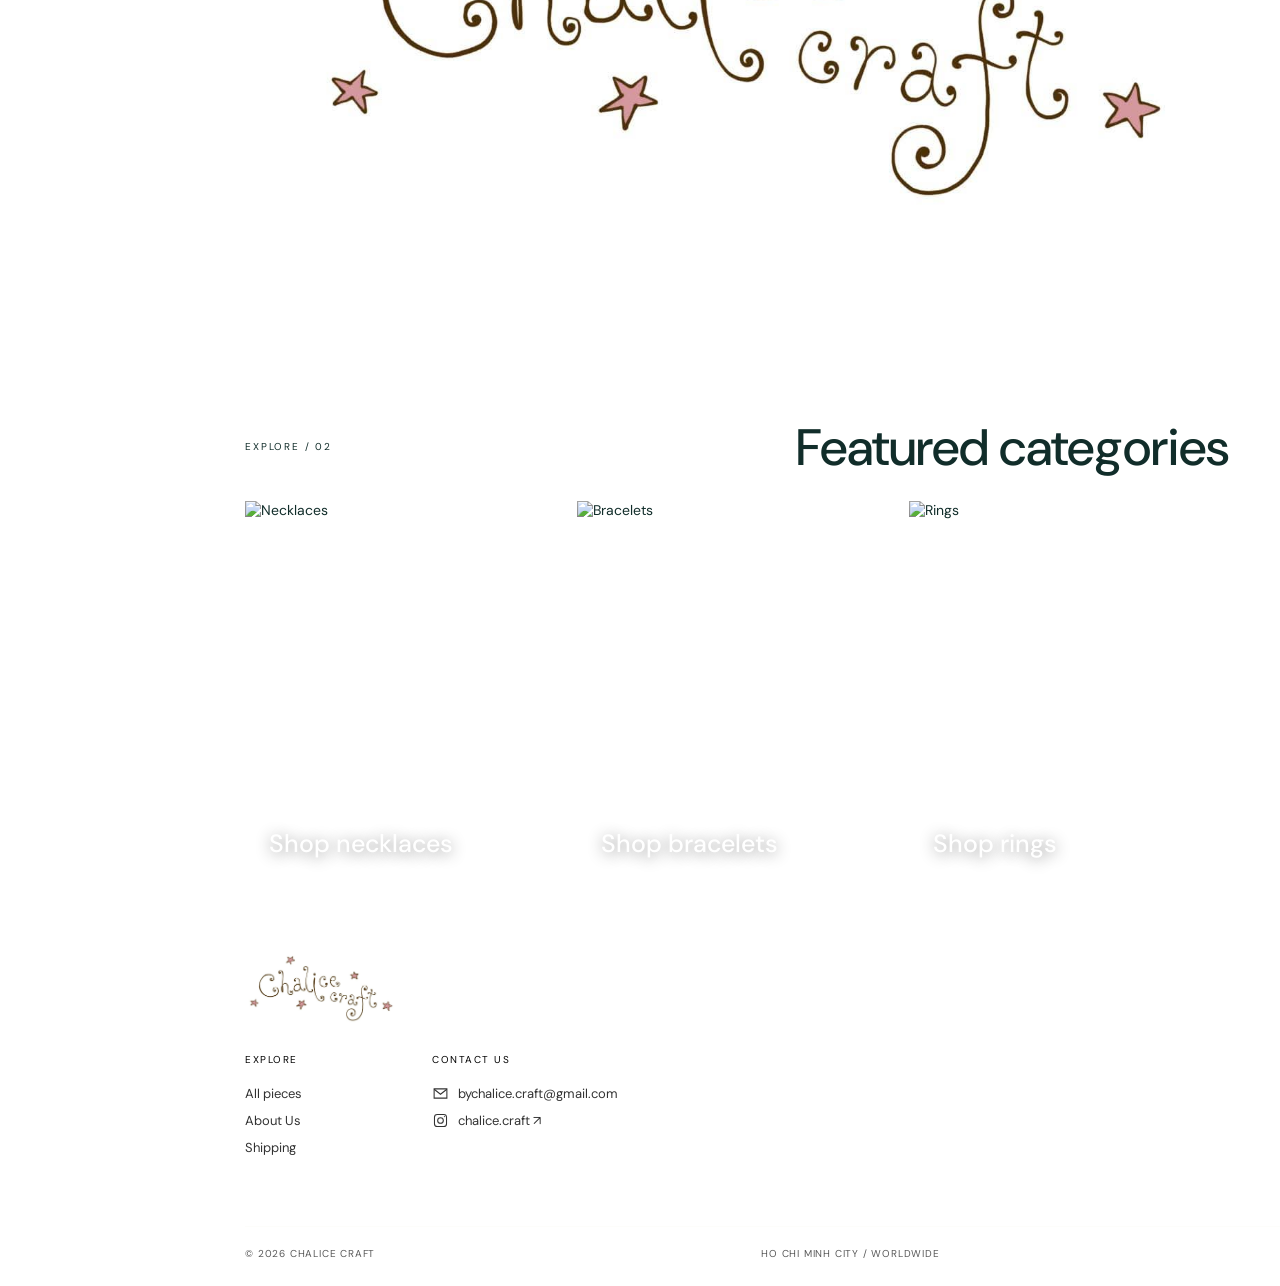
==== commit d7fd8833: "Fix bug" ====
--- a/index.html
+++ b/index.html
@@ -44,7 +44,7 @@
             aria-expanded="false"><span></span><span></span></button>
         <nav class="desktop-nav"><a href="#shop">Shop</a><a href="about.html">Our story</a>
         </nav>
-        <img src="./Image/Menu_Image.jpg" alt="Chalice Craft" class="wordmark header-mark">
+        <a href="index.html" aria-label="Chalice Craft home"><img src="./Image/Menu_Image.jpg" alt="Chalice Craft" class="wordmark header-mark"></a>
         <!-- <a class="wordmark" href="#top">Chalice Craft<span>°</span></a> -->
         <div class="header-actions"><button class="icon-button" id="searchToggle" aria-label="Search">⌕</button><button
                 class="auth-button" id="loginToggle" aria-label="Register or sign in">Reg / Log</button><button
--- a/styles.css
+++ b/styles.css
@@ -4,9 +4,9 @@
     --lime: #dbe85c;
     --coral: #e8735d;
     --line: rgba(17, 45, 42, .22);
-    --serif: 'Playfair Display', Georgia, serif;
+    --serif: 'DM Sans', sans-serif;
     --sans: 'DM Sans', sans-serif;
-    --mono: 'DM Mono', monospace
+    --mono: 'DM Sans', sans-serif
 }
 
 * {
@@ -1862,6 +1862,19 @@
 
     footer {
         margin-top: 0;
+        width: 100%;
+    }
+}
+
+@media(max-width:800px) {
+    footer .footer-mark {
+        display: block;
+        justify-self: start;
+        margin-left: 0 !important;
+        margin-right: 0 !important;
+        margin-inline: 0 !important;
+        position: static;
+        transform: none;
     }
 }
 
@@ -2234,6 +2247,97 @@
     }
 }
 
+@media(max-width:800px) {
+    .site-header .menu-button,
+    .brand-mobile-toggle {
+        display: flex !important;
+        align-items: center !important;
+        justify-content: center !important;
+        flex-direction: column !important;
+        gap: 5px !important;
+        width: 44px !important;
+        height: 44px !important;
+        min-width: 44px !important;
+        min-height: 44px !important;
+        padding: 0 !important;
+        margin: 0 !important;
+        background: #fff !important;
+        border: 0 !important;
+        font-size: 0 !important;
+        line-height: 0 !important;
+    }
+
+    .site-header .menu-button span,
+    .brand-mobile-toggle span {
+        display: block !important;
+        flex: none !important;
+        width: 20px !important;
+        height: 2px !important;
+        min-height: 2px !important;
+        margin: 0 !important;
+        padding: 0 !important;
+        background: #000 !important;
+        line-height: 0 !important;
+    }
+}
+
+.home-sidebar .sidebar-foot,
+.collection-sidebar .sidebar-foot,
+.brand-sidebar .sidebar-foot,
+.product-sidebar .sidebar-foot {
+    display: none !important;
+}
+
+@media(max-width:800px) {
+    .home-sidebar.open .sidebar-nav,
+    .collection-sidebar.open .sidebar-nav,
+    .brand-sidebar.open .sidebar-nav,
+    .product-sidebar.open .sidebar-nav,
+    .checkout-page > .home-sidebar.open .sidebar-nav,
+    .shipping-page > .home-sidebar.open .sidebar-nav {
+        font-family: var(--sans) !important;
+    }
+
+    .home-sidebar.open .sidebar-nav a,
+    .home-sidebar.open .sidebar-filter-title,
+    .home-sidebar.open .sidebar-filter button,
+    .collection-sidebar.open .sidebar-nav a,
+    .brand-sidebar.open .sidebar-nav a,
+    .product-sidebar.open .sidebar-nav a,
+    .checkout-page > .home-sidebar.open .sidebar-nav a,
+    .shipping-page > .home-sidebar.open .sidebar-nav a {
+        font: 10px/1.25 var(--sans) !important;
+        letter-spacing: .02em;
+        text-transform: uppercase;
+    }
+}
+
+@media(max-width:760px) {
+    .home-sidebar.open {
+        position: fixed;
+        top: 104px;
+        right: 0;
+        bottom: 0;
+        left: 0;
+        width: 100vw;
+        max-height: calc(100vh - 104px);
+        padding: 22px 20px 28px;
+        overflow-y: auto;
+        overflow-x: hidden;
+        box-shadow: 0 12px 24px rgba(17, 45, 42, .12);
+    }
+
+    .home-sidebar.open .sidebar-nav {
+        width: 100%;
+    }
+
+    .home-sidebar.open .sidebar-foot {
+        display: grid;
+        gap: 8px;
+        margin-top: 28px;
+    }
+}
+
 .home-hero-slider .home-gallery {
     position: relative;
     display: block;
@@ -2258,6 +2362,39 @@
 }
 
 @media(max-width:760px) {
+    .site-header .menu-button,
+    .brand-mobile-toggle {
+        display: flex !important;
+        flex: 0 0 44px;
+        width: 44px !important;
+        height: 44px !important;
+        min-width: 44px;
+        min-height: 44px;
+        padding: 0 !important;
+        margin: 0;
+        gap: 5px !important;
+        align-items: center;
+        justify-content: center;
+        font-size: 0;
+        line-height: 0;
+        background: #fff;
+        border: 0;
+    }
+
+    .site-header .menu-button span,
+    .brand-mobile-toggle span {
+        display: block;
+        flex: 0 0 20px;
+        width: 20px !important;
+        height: 2px !important;
+        margin: 0 !important;
+        padding: 0;
+        background: #000;
+        line-height: 0;
+    }
+}
+
+@media(max-width:760px) {
     .home-hero-slider .home-gallery {
         height: min(58vh, 520px);
         min-height: 350px;
--- a/brand-footer.css
+++ b/brand-footer.css
@@ -22,7 +22,7 @@
 
 .brand-footer-links h2 {
     margin: 0 0 16px;
-    font: 10px 'DM Mono', monospace;
+    font: 10px 'DM Sans', sans-serif;
     text-transform: uppercase;
     letter-spacing: .12em;
 }
@@ -31,7 +31,7 @@
     display: block;
     width: max-content;
     margin-bottom: 10px;
-    font: 11px 'DM Mono', monospace;
+    font: 11px 'DM Sans', sans-serif;
 }
 
 .brand-footer-links a:hover {
@@ -44,7 +44,7 @@
     gap: 20px;
     padding-top: 18px;
     border-top: 1px solid rgba(17, 45, 42, .18);
-    font: 9px 'DM Mono', monospace;
+    font: 9px 'DM Sans', sans-serif;
     text-transform: uppercase;
     letter-spacing: .08em;
 }
@@ -52,11 +52,13 @@
 @media (max-width: 800px) {
     .brand-footer {
         margin-left: 0;
+        width: 100%;
         padding: 46px 20px 20px;
     }
 
     .brand-footer-logo {
         width: 125px;
+        margin-left: 0;
         margin-bottom: 30px;
     }
 
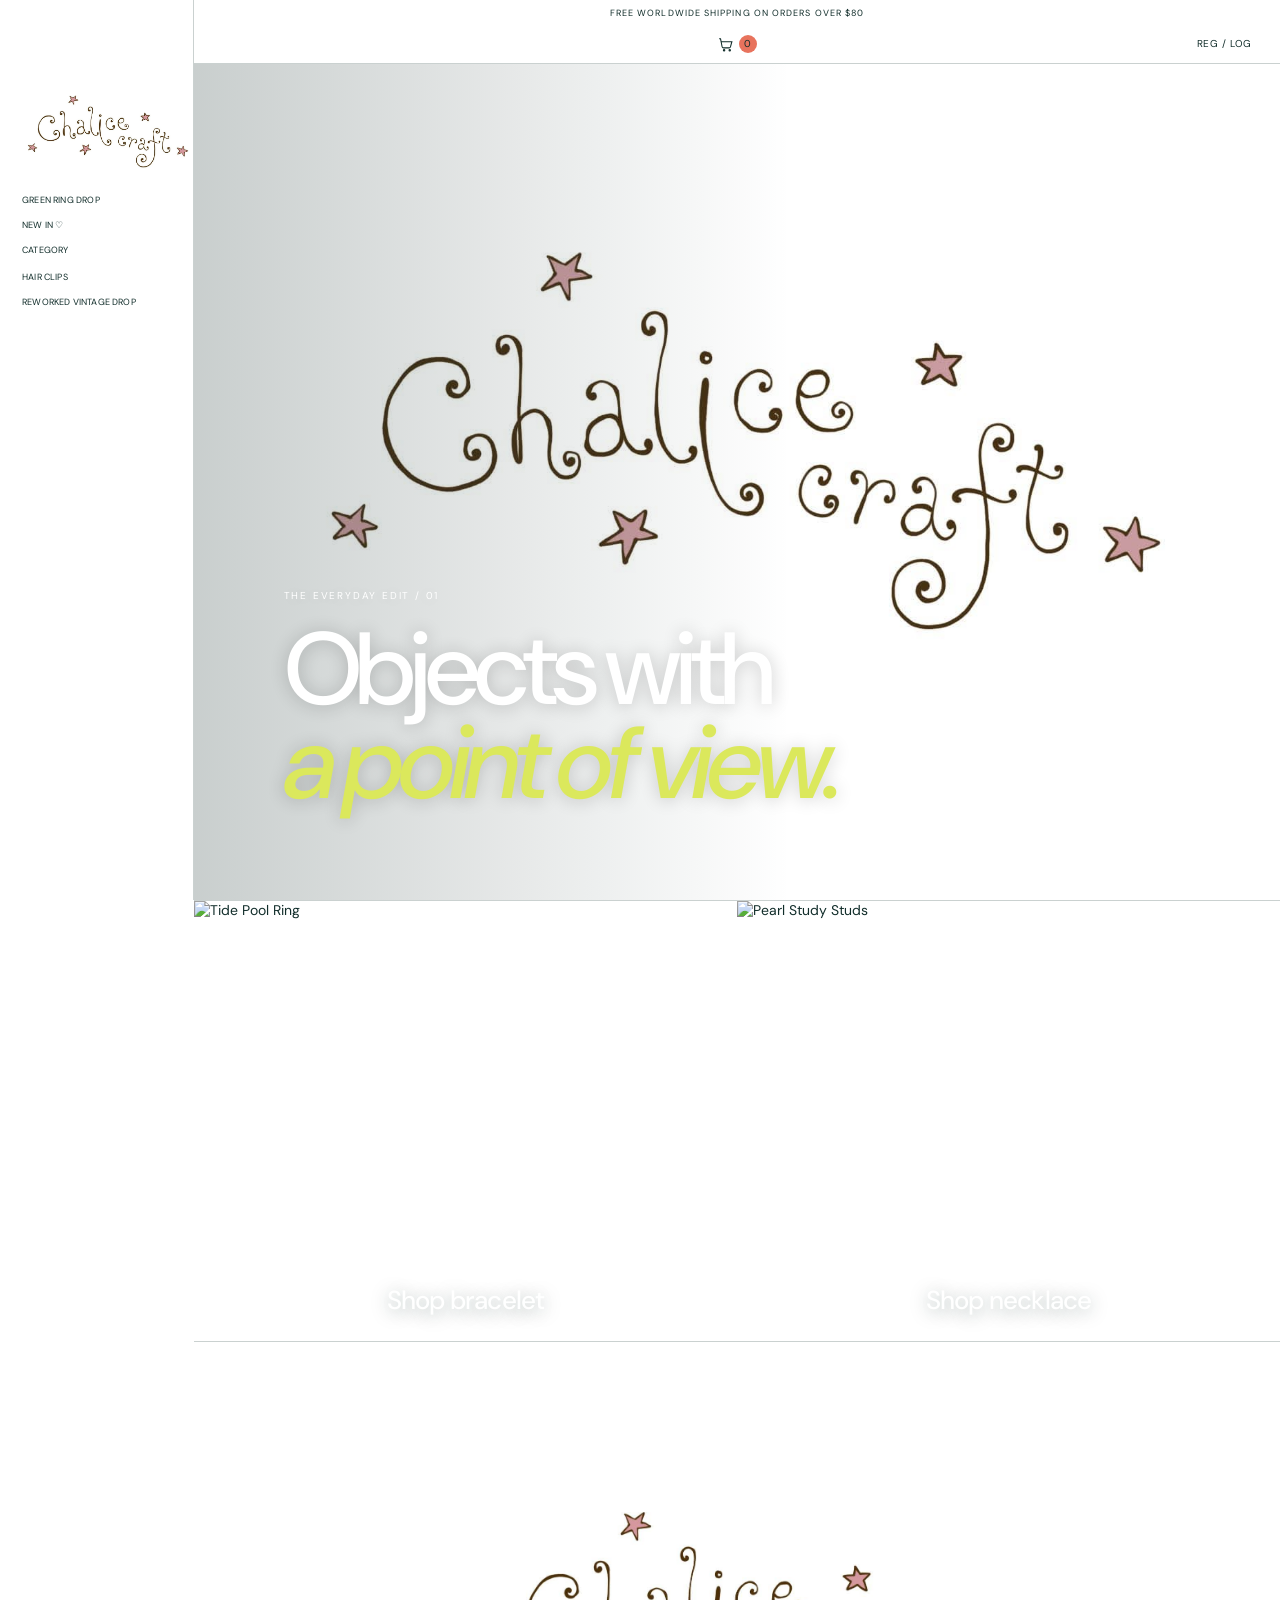
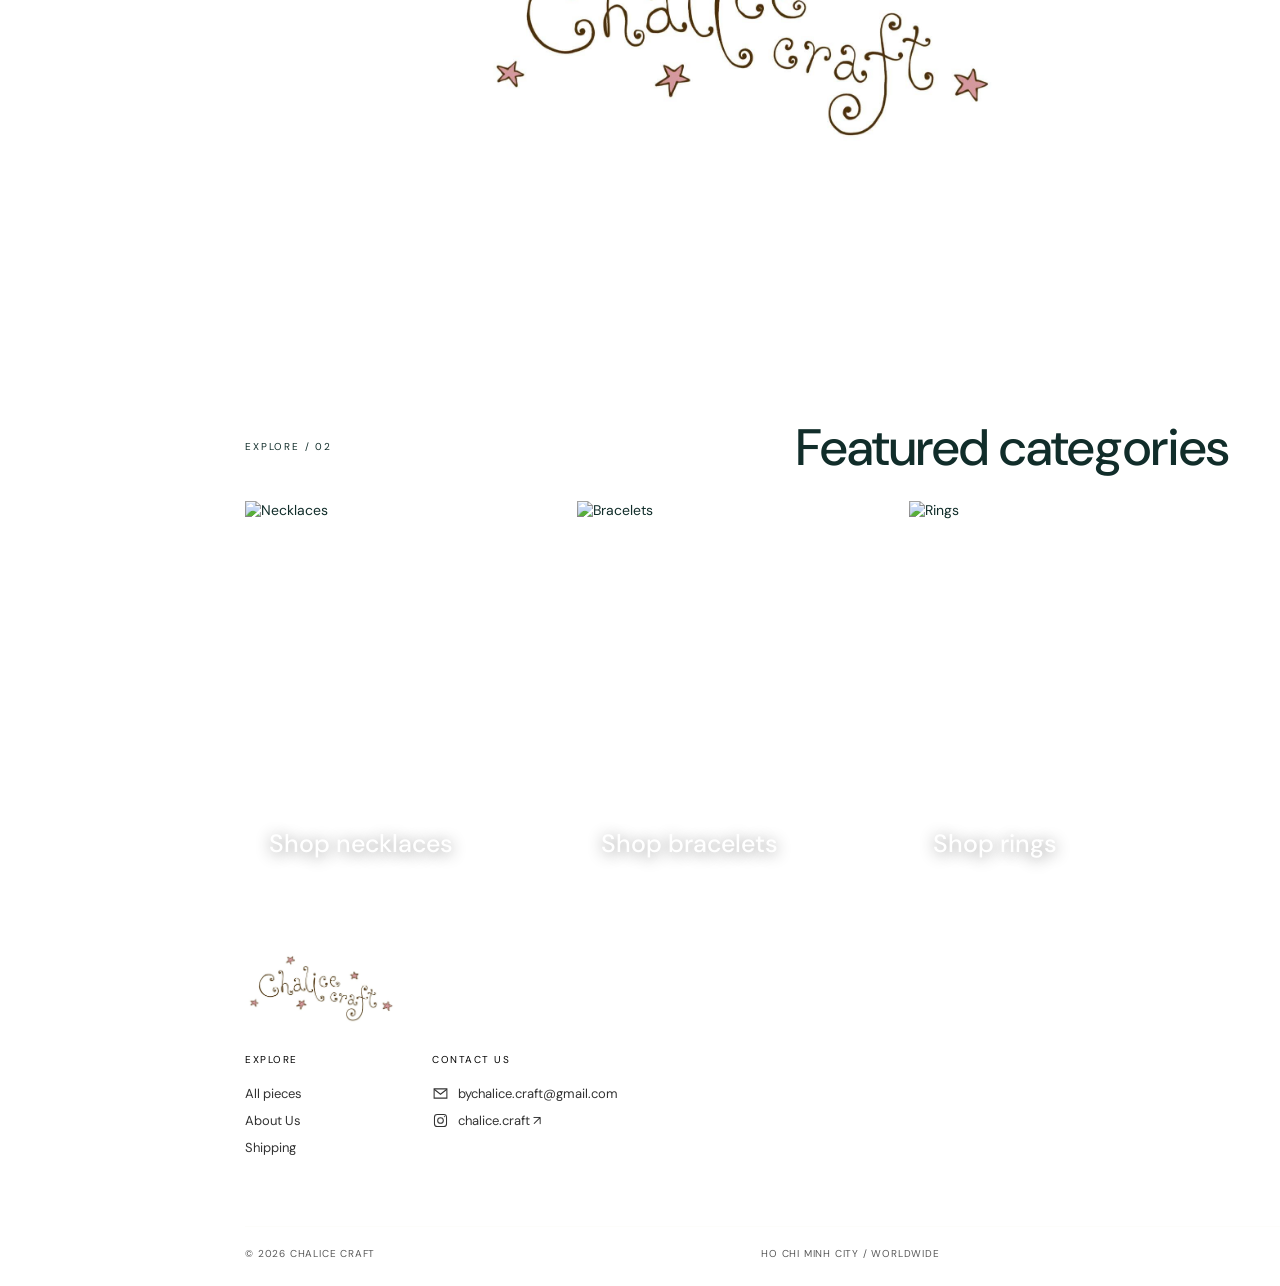
==== commit 0a2ea2ca: "Fix bug" ====
--- a/index.html
+++ b/index.html
@@ -19,7 +19,7 @@
     <aside class="home-sidebar">
         <a class="sidebar-logo" href="#top"><img src="./Image/Menu_Image.jpg" alt="Chalice Craft"
                 onerror="this.style.display='none'"></a>
-                <!-- <img src="./Image/Menu_Image.jpg" alt="Chalice Craft"class="menu-img"> -->
+        <!-- <img src="./Image/Menu_Image.jpg" alt="Chalice Craft"class="menu-img"> -->
         <nav class="sidebar-nav" aria-label="Shop collections">
             <a href="#shop">GREEN RING DROP</a><a href="#shop">new in ♡</a>
             <div class="sidebar-filter" id="filterTabs">
@@ -44,11 +44,11 @@
             aria-expanded="false"><span></span><span></span></button>
         <nav class="desktop-nav"><a href="#shop">Shop</a><a href="about.html">Our story</a>
         </nav>
-        <a href="index.html" aria-label="Chalice Craft home"><img src="./Image/Menu_Image.jpg" alt="Chalice Craft" class="wordmark header-mark"></a>
+        <a href="index.html" aria-label="Chalice Craft home"><img src="./Image/Menu_Image.jpg" alt="Chalice Craft"
+                class="wordmark header-mark"></a>
         <!-- <a class="wordmark" href="#top">Chalice Craft<span>°</span></a> -->
-        <div class="header-actions"><button class="icon-button" id="searchToggle" aria-label="Search">⌕</button><button
-                class="auth-button" id="loginToggle" aria-label="Register or sign in">Reg / Log</button><button
-                class="cart-button" id="cartToggle">Bag <b id="cartCount">0</b></button></div>
+        <div class="header-actions"><button class="auth-button" id="loginToggle" aria-label="Register or sign in">Reg / Log</button><button
+            class="cart-button" id="cartToggle" aria-label="Open shopping cart"><svg class="cart-icon" viewBox="0 0 24 24" aria-hidden="true"><path d="M3 4h2l2.2 11.2a2 2 0 0 0 2 1.6h7.9a2 2 0 0 0 1.9-1.4L21 8H6"></path><circle cx="10" cy="20" r="1"></circle><circle cx="18" cy="20" r="1"></circle></svg><b id="cartCount">0</b></button></div>
     </header>
 
     <main id="top">
@@ -57,19 +57,17 @@
                 <p class="eyebrow">The everyday edit / 01</p>
                 <h1>Objects with<br><em>a point of view.</em></h1>
             </div>
-            <div class="intro-note">
-                <p>Small things, thoughtfully made. A considered collection of wearable forms for your daily rituals.
-                </p><span>Scroll to explore ↓</span>
-            </div>
             <div class="intro-visual" aria-label="Chalice Craft jewellery editorial"></div>
         </section>
         <section class="feature-product-grid" aria-label="Featured products">
             <a class="feature-card feature-card-left" href="collection.html?type=bracelets">
-                <img src="https://images.unsplash.com/photo-1605100804763-247f67b3557e?auto=format&fit=crop&w=900&q=85" alt="Tide Pool Ring">
+                <img src="https://images.unsplash.com/photo-1605100804763-247f67b3557e?auto=format&fit=crop&w=900&q=85"
+                    alt="Tide Pool Ring">
                 <span>Shop bracelet</span>
             </a>
             <a class="feature-card feature-card-right" href="collection.html?type=necklaces">
-                <img src="https://images.unsplash.com/photo-1535632066927-ab7c9ab60908?auto=format&fit=crop&w=900&q=85" alt="Pearl Study Studs">
+                <img src="https://images.unsplash.com/photo-1535632066927-ab7c9ab60908?auto=format&fit=crop&w=900&q=85"
+                    alt="Pearl Study Studs">
                 <span>Shop necklace</span>
             </a>
         </section>
@@ -80,30 +78,43 @@
             </div>
             <div class="home-gallery" id="homeGallery">
                 <img src="Image/HRbanner_Chalice%20craft.jpg" alt="Chalice Craft featured collection 1">
-                <img src="https://images.unsplash.com/photo-1599643478518-a784e5dc4c8f?auto=format&fit=crop&w=1400&q=85" alt="Chalice Craft necklace product">
-                <img src="https://images.unsplash.com/photo-1605100804763-247f67b3557e?auto=format&fit=crop&w=1400&q=85" alt="Chalice Craft ring product">
-                <img src="https://images.unsplash.com/photo-1573408301185-9146fe634ad0?auto=format&fit=crop&w=1400&q=85" alt="Chalice Craft bracelet product">
-                <img src="https://images.unsplash.com/photo-1635767798638-3e25273a8236?auto=format&fit=crop&w=1400&q=85" alt="Chalice Craft earrings product">
+                <img src="https://images.unsplash.com/photo-1599643478518-a784e5dc4c8f?auto=format&fit=crop&w=1400&q=85"
+                    alt="Chalice Craft necklace product">
+                <img src="https://images.unsplash.com/photo-1605100804763-247f67b3557e?auto=format&fit=crop&w=1400&q=85"
+                    alt="Chalice Craft ring product">
+                <img src="https://images.unsplash.com/photo-1573408301185-9146fe634ad0?auto=format&fit=crop&w=1400&q=85"
+                    alt="Chalice Craft bracelet product">
+                <img src="https://images.unsplash.com/photo-1635767798638-3e25273a8236?auto=format&fit=crop&w=1400&q=85"
+                    alt="Chalice Craft earrings product">
             </div>
         </section>
         <section class="featured-categories" aria-labelledby="featuredCategoriesTitle">
-            <div class="section-heading"><p class="eyebrow">Explore / 02</p><h2 id="featuredCategoriesTitle">Featured categories</h2></div>
+            <div class="section-heading">
+                <p class="eyebrow">Explore / 02</p>
+                <h2 id="featuredCategoriesTitle">Featured categories</h2>
+            </div>
             <div class="category-grid">
-                <a class="category-card" href="collection.html?type=necklaces"><img src="https://images.unsplash.com/photo-1515562141207-7a88fb7ce338?auto=format&fit=crop&w=1000&q=85" alt="Necklaces"><span>Shop necklaces</span></a>
-                <a class="category-card" href="collection.html?type=bracelets"><img src="https://images.unsplash.com/photo-1573408301185-9146fe634ad0?auto=format&fit=crop&w=1000&q=85" alt="Bracelets"><span>Shop bracelets</span></a>
-                <a class="category-card" href="collection.html?type=rings"><img src="https://images.unsplash.com/photo-1605100804763-247f67b3557e?auto=format&fit=crop&w=1000&q=85" alt="Rings"><span>Shop rings</span></a>
+                <a class="category-card" href="collection.html?type=necklaces"><img
+                        src="https://images.unsplash.com/photo-1515562141207-7a88fb7ce338?auto=format&fit=crop&w=1000&q=85"
+                        alt="Necklaces"><span>Shop necklaces</span></a>
+                <a class="category-card" href="collection.html?type=bracelets"><img
+                        src="https://images.unsplash.com/photo-1573408301185-9146fe634ad0?auto=format&fit=crop&w=1000&q=85"
+                        alt="Bracelets"><span>Shop bracelets</span></a>
+                <a class="category-card" href="collection.html?type=rings"><img
+                        src="https://images.unsplash.com/photo-1605100804763-247f67b3557e?auto=format&fit=crop&w=1000&q=85"
+                        alt="Rings"><span>Shop rings</span></a>
             </div>
         </section>
         <div class="home-catalog" hidden>
-        <section class="toolbar">
-            <span class="toolbar-label">Shop all pieces</span><button class="sort-button" id="sortButton">Sort:
-                Featured</button>
-            <div class="sort-menu" id="sortMenu"><button data-sort="featured">Featured</button><button
-                    data-sort="low">Price: low to high</button><button data-sort="high">Price: high to low</button>
-            </div>
-        </section>
-        <section class="product-grid" id="productGrid"></section>
-        <nav class="pagination" id="pagination" aria-label="Product pages"></nav>
+            <section class="toolbar">
+                <span class="toolbar-label">Shop all pieces</span><button class="sort-button" id="sortButton">Sort:
+                    Featured</button>
+                <div class="sort-menu" id="sortMenu"><button data-sort="featured">Featured</button><button
+                        data-sort="low">Price: low to high</button><button data-sort="high">Price: high to low</button>
+                </div>
+            </section>
+            <section class="product-grid" id="productGrid"></section>
+            <nav class="pagination" id="pagination" aria-label="Product pages"></nav>
         </div>
         <!-- <section class="story-band" id="story">
             <div class="story-image"></div>
@@ -147,12 +158,6 @@
                 Chi Minh City /
                 Worldwide</span><span id="footerLegal">Privacy & terms</span></div>
     </footer>
-    <div class="search-overlay" id="searchOverlay"><button class="close-search" id="closeSearch">×</button><label
-            for="searchInput">What are you looking for?</label><input id="searchInput" type="search"
-            placeholder="Search pieces...">
-        <p>Try “pearl”, “silver”, or “ring”</p>
-        <div class="search-results" id="searchResults" aria-live="polite"></div>
-    </div>
     <div class="login-modal" id="loginModal" role="dialog" aria-modal="true" aria-labelledby="loginTitle">
         <div class="login-box"><button class="close-login" id="closeLogin" aria-label="Close account dialog">×</button>
             <p class="eyebrow">Welcome back</p>
--- a/styles.css
+++ b/styles.css
@@ -133,6 +133,15 @@
     letter-spacing: .08em
 }
 
+.cart-icon {
+    width: 17px;
+    height: 17px;
+    fill: none;
+    stroke: currentColor;
+    stroke-width: 1.5;
+    vertical-align: middle;
+}
+
 .cart-button b {
     background: var(--coral);
     display: inline-flex;
@@ -174,32 +183,6 @@
 .collection-intro h1 em, .story-copy h2 em, .signup h2 em {
     font-weight: 500;
     color: var(--coral)
-}
-
-.intro-note {
-    width: 235px;
-    line-height: 1.55
-}
-
-.intro-note p {
-    margin: 0 0 30px
-}
-
-.intro-note span {
-    font: 10px var(--mono);
-    text-transform: uppercase;
-    letter-spacing: .1em
-}
-
-.toolbar {
-    border-top: 1px solid var(--line);
-    border-bottom: 1px solid var(--line);
-    min-height: 65px;
-    padding: 0 4vw;
-    display: flex;
-    align-items: center;
-    justify-content: space-between;
-    position: relative
 }
 
 .filter-tabs {
@@ -1441,17 +1424,33 @@
     }
 
     .header-actions .auth-button {
-        display: none;
-    }
-
-    .header-actions .icon-button {
-        font-size: 22px;
+        display: inline-flex;
+        align-items: center;
+        font-size: 8px;
+        letter-spacing: .04em;
+    }
+
+    .cart-button {
+        display: inline-flex;
+        align-items: center;
+        gap: 4px;
+        font-size: 0;
+    }
+
+    .cart-button .cart-icon {
+        width: 18px;
+        height: 18px;
+    }
+
+    .cart-button b {
+        width: 16px;
+        height: 16px;
+        margin-left: 0;
+        font-size: 9px;
     }
 
     .collection-intro h1 {
         max-width: 100%;
-        font-size: clamp(42px, 13vw, 58px);
-        overflow-wrap: break-word;
     }
 
     .intro-note {
@@ -1561,11 +1560,6 @@
         font-size: 42px;
     }
 
-    .intro-note {
-        width: min(100%, 220px);
-        margin: 28px 0 0 auto;
-    }
-
     .toolbar {
         padding: 0 18px;
     }
@@ -1798,7 +1792,7 @@
         content: '';
         position: absolute;
         inset: 0;
-        background: linear-gradient(90deg, rgba(17, 45, 42, .23), transparent 55%), url('Image/HRbanner_Chalice%20craft.jpg') center / cover, url('https://images.unsplash.com/photo-1617038220319-276d3cfab638?auto=format&fit=crop&w=1800&q=88') center / cover;
+        background: linear-gradient(90deg, rgba(17, 45, 42, .23), transparent 55%), var(--intro-hero-image, url('Image/HRbanner_Chalice%20craft.jpg')) center / cover, url('https://images.unsplash.com/photo-1617038220319-276d3cfab638?auto=format&fit=crop&w=1800&q=88') center / cover;
         filter: saturate(.75);
     }
 
@@ -1867,6 +1861,43 @@
 }
 
 @media(max-width:800px) {
+    .site-header {
+        grid-template-columns: 44px minmax(0, 1fr) auto;
+        gap: 8px;
+    }
+
+    .site-header > a[aria-label="Chalice Craft home"] {
+        grid-column: 2;
+        min-width: 0;
+    }
+
+    .site-header .header-actions {
+        position: static;
+        grid-column: 3;
+        display: flex;
+        align-items: center;
+        justify-self: end;
+        width: auto;
+        min-width: max-content;
+        gap: 8px;
+    }
+
+    .site-header .auth-button {
+        position: static;
+        right: auto;
+        display: inline-flex;
+        align-items: center;
+        flex: 0 0 auto;
+        font-size: 8px;
+    }
+
+    .site-header .cart-button {
+        position: static;
+        display: inline-flex;
+        align-items: center;
+        flex: 0 0 auto;
+    }
+
     footer .footer-mark {
         display: block;
         justify-self: start;
@@ -2342,8 +2373,10 @@
     position: relative;
     display: block;
     width: 100%;
+    max-width: 100%;
     height: min(68vh, 640px);
     overflow: hidden;
+    background: #fff;
 }
 
 .home-hero-slider .home-gallery img {
@@ -2351,7 +2384,9 @@
     inset: 0;
     width: 100%;
     height: 100%;
-    object-fit: cover;
+    max-width: 100%;
+    max-height: 100%;
+    object-fit: contain;
     opacity: 0;
     transition: opacity .7s ease;
     scroll-snap-align: none;
@@ -2399,4 +2434,25 @@
         height: min(58vh, 520px);
         min-height: 350px;
     }
+}
+
+@media(max-width:760px) {
+    .collection-intro {
+        min-height: 680px;
+        height: 680px;
+    }
+
+    .collection-intro .intro-visual {
+        display: block;
+        position: absolute;
+        z-index: 1;
+        left: 50%;
+        bottom: 9vh;
+        width: min(78vw, 340px);
+        height: min(48vh, 400px);
+        margin: 0;
+        transform: translateX(-50%) rotate(2deg);
+        background: var(--intro-hero-image, url('Image/HRbanner_Chalice%20craft.jpg')) center / cover;
+        box-shadow: 10px 10px 0 var(--lime);
+    }
 }
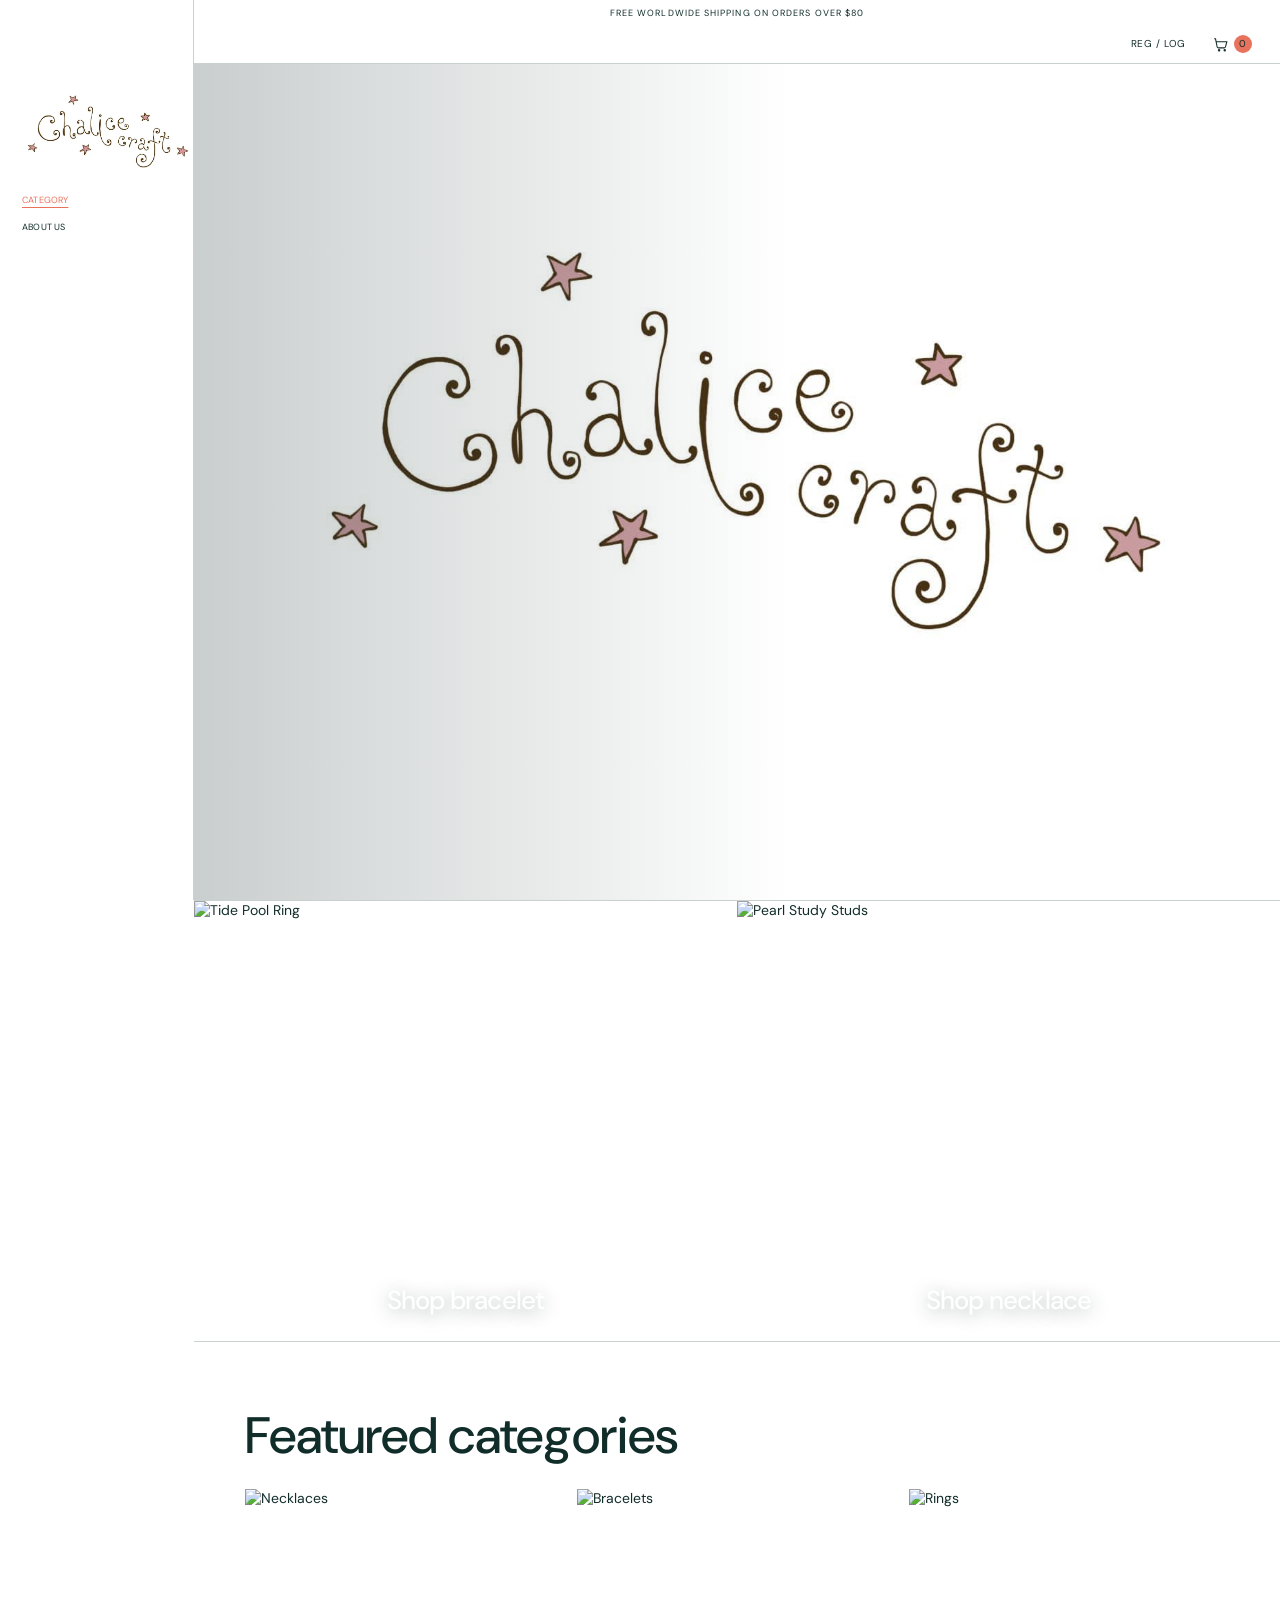
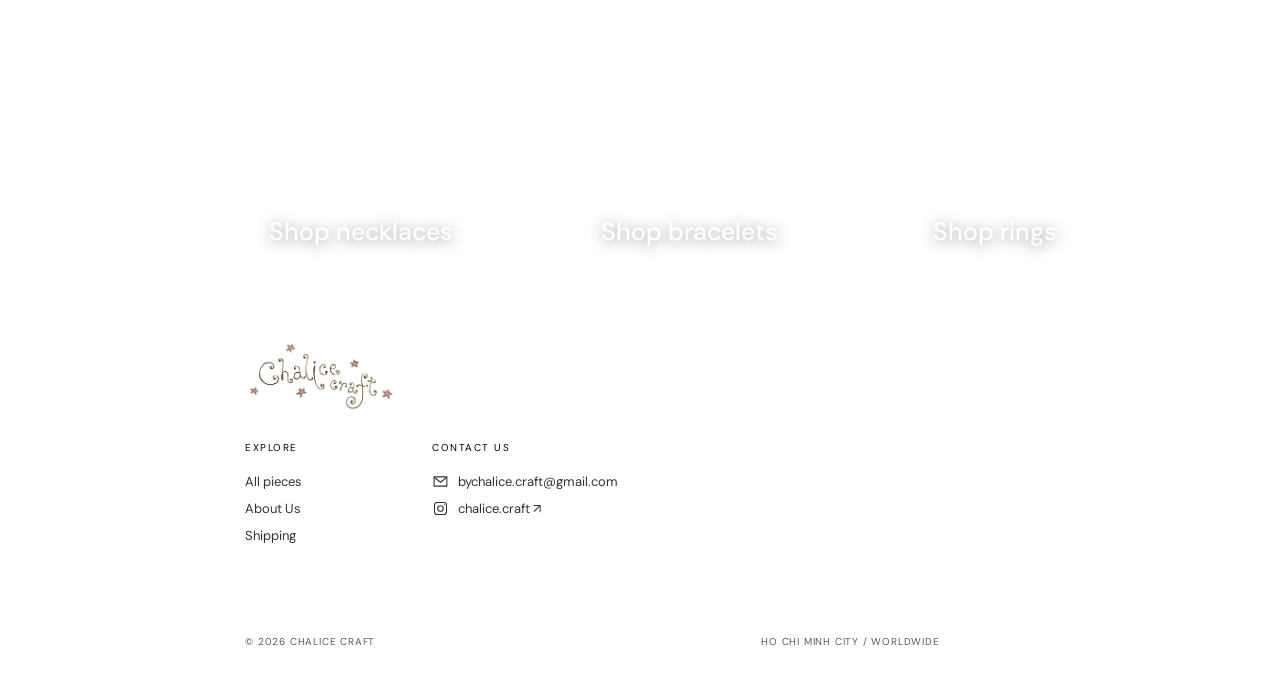
==== commit 5d8d7b58: "Fix bug" ====
--- a/index.html
+++ b/index.html
@@ -13,6 +13,24 @@
         rel="stylesheet">
     <link rel="stylesheet" href="styles.css">
     <link rel="stylesheet" href="brand-footer.css">
+    <style>
+        @media (min-width: 761px) {
+            .home-sidebar #filterTabs a {
+                display: none !important;
+            }
+
+            .home-sidebar #filterTabs:hover a,
+            .home-sidebar #filterTabs:focus-within a {
+                display: block !important;
+            }
+        }
+
+        @media (max-width: 760px) {
+            .home-sidebar #filterTabs a {
+                display: block !important;
+            }
+        }
+    </style>
 </head>
 
 <body>
@@ -21,20 +39,16 @@
                 onerror="this.style.display='none'"></a>
         <!-- <img src="./Image/Menu_Image.jpg" alt="Chalice Craft"class="menu-img"> -->
         <nav class="sidebar-nav" aria-label="Shop collections">
-            <a href="#shop">GREEN RING DROP</a><a href="#shop">new in ♡</a>
             <div class="sidebar-filter" id="filterTabs">
-                <p class="sidebar-filter-title">Category</p><button class="active" data-filter="all"
-                    onclick="document.getElementById('productGrid').scrollIntoView({ behavior: 'smooth' })">SHOP
-                    ALL</button><button data-filter="necklaces"
-                    onclick="document.getElementById('productGrid').scrollIntoView({ behavior: 'smooth' })">necklaces</button><button
-                    data-filter="bracelets"
-                    onclick="document.getElementById('productGrid').scrollIntoView({ behavior: 'smooth' })">bracelets</button><button
-                    data-filter="rings"
-                    onclick="document.getElementById('productGrid').scrollIntoView({ behavior: 'smooth' })">rings</button><button
-                    data-filter="earrings"
-                    onclick="document.getElementById('productGrid').scrollIntoView({ behavior: 'smooth' })">earrings</button>
-            </div>
-            <a href="#shop">hair clips</a><a href="about.html">REWORKED VINTAGE DROP</a>
+                <p class="sidebar-filter-title">Category</p>
+                <a href="collection.html?type=all" data-filter="all">Shop all</a>
+                <a href="collection.html?type=bracelets" data-filter="bracelets">Bracelets</a>
+                <a href="collection.html?type=earrings" data-filter="earrings">Earrings</a>
+                <a href="collection.html?type=hair-clips" data-filter="hair-clips">Hair clips</a>
+                <a href="collection.html?type=necklaces" data-filter="necklaces">Necklaces</a>
+                <a href="collection.html?type=rings" data-filter="rings">Rings</a>
+            </div>
+            <a href="about.html">ABOUT US</a>
         </nav>
         <div class="sidebar-foot"><span>made slowly, worn daily</span><span>↓ scroll to explore</span></div>
     </aside>
@@ -54,8 +68,6 @@
     <main id="top">
         <section class="collection-intro" id="shop">
             <div>
-                <p class="eyebrow">The everyday edit / 01</p>
-                <h1>Objects with<br><em>a point of view.</em></h1>
             </div>
             <div class="intro-visual" aria-label="Chalice Craft jewellery editorial"></div>
         </section>
@@ -71,26 +83,8 @@
                 <span>Shop necklace</span>
             </a>
         </section>
-        <section class="home-gallery-section home-hero-slider" aria-label="Featured collection">
-            <div class="home-gallery-nav">
-                <button class="gallery-arrow gallery-prev" id="galleryPrev" aria-label="Previous image">←</button>
-                <button class="gallery-arrow gallery-next" id="galleryNext" aria-label="Next image">→</button>
-            </div>
-            <div class="home-gallery" id="homeGallery">
-                <img src="Image/HRbanner_Chalice%20craft.jpg" alt="Chalice Craft featured collection 1">
-                <img src="https://images.unsplash.com/photo-1599643478518-a784e5dc4c8f?auto=format&fit=crop&w=1400&q=85"
-                    alt="Chalice Craft necklace product">
-                <img src="https://images.unsplash.com/photo-1605100804763-247f67b3557e?auto=format&fit=crop&w=1400&q=85"
-                    alt="Chalice Craft ring product">
-                <img src="https://images.unsplash.com/photo-1573408301185-9146fe634ad0?auto=format&fit=crop&w=1400&q=85"
-                    alt="Chalice Craft bracelet product">
-                <img src="https://images.unsplash.com/photo-1635767798638-3e25273a8236?auto=format&fit=crop&w=1400&q=85"
-                    alt="Chalice Craft earrings product">
-            </div>
-        </section>
         <section class="featured-categories" aria-labelledby="featuredCategoriesTitle">
             <div class="section-heading">
-                <p class="eyebrow">Explore / 02</p>
                 <h2 id="featuredCategoriesTitle">Featured categories</h2>
             </div>
             <div class="category-grid">
@@ -236,7 +230,7 @@
     </div>
     <aside class="cart-drawer" id="cartDrawer">
         <div class="drawer-head">
-            <h2>Your bag <span id="drawerCount">0</span></h2><button id="closeCart">×</button>
+            <h2>Your bag</h2><button id="closeCart">×</button>
         </div>
         <div class="cart-items" id="cartItems">
             <p class="empty-cart">Your bag is waiting for something special.</p>
@@ -281,6 +275,41 @@
     <script src="script.js"></script>
     <script src="admin-sync.js"></script>
     <script src="brand-menu.js"></script>
+    <style>
+        @media (max-width: 760px) {
+            body {
+                padding-top: 104px;
+            }
+
+            .announcement {
+                position: fixed !important;
+                top: 0 !important;
+                left: 0;
+                right: 0;
+                z-index: 40 !important;
+            }
+
+            .site-header {
+                position: fixed !important;
+                top: 34px !important;
+                left: 0;
+                right: 0;
+                z-index: 39 !important;
+                background: #fff;
+            }
+
+            .site-header>a[aria-label="Chalice Craft home"] {
+                position: absolute !important;
+                left: 50% !important;
+                top: 50% !important;
+                right: auto !important;
+                grid-column: 1 / -1 !important;
+                width: 112px !important;
+                margin: 0 !important;
+                transform: translate(-50%, -50%) !important;
+            }
+        }
+    </style>
     <script>
         if (sessionStorage.getItem('moriRole') === 'admin' || localStorage.getItem('moriRole') === 'admin') {
             const adminProfile = document.getElementById('loginToggle');
--- a/styles.css
+++ b/styles.css
@@ -58,7 +58,10 @@
     gap: 20px;
     text-transform: uppercase;
     letter-spacing: .12em;
-    font: 11px var(--mono)
+    font: 11px var(--mono);
+    position: sticky;
+    top: 0;
+    z-index: 30
 }
 
 .announcement span {
@@ -72,7 +75,10 @@
     grid-template-columns: 1fr auto 1fr;
     align-items: center;
     padding: 0 4vw;
-    position: relative
+    position: sticky;
+    top: 34px;
+    z-index: 29;
+    background: #fff
 }
 
 .desktop-nav {
@@ -974,6 +980,29 @@
     margin: 0
 }
 
+.cart-quantity-control {
+    display: inline-flex;
+    align-items: center;
+    gap: 7px;
+    margin-top: 8px;
+    font: 10px var(--mono);
+}
+
+.cart-quantity-control button {
+    width: 20px;
+    height: 20px;
+    padding: 0;
+    border: 1px solid var(--line);
+    background: transparent;
+    cursor: pointer;
+    line-height: 1;
+}
+
+.cart-quantity-control button:hover {
+    background: var(--ink);
+    color: var(--paper);
+}
+
 .remove-item {
     margin-left: auto;
     font-size: 19px
@@ -1270,6 +1299,10 @@
     justify-content: space-between;
     gap: 20px;
     margin-bottom: 28px;
+}
+
+.featured-categories .section-heading {
+    justify-content: flex-start;
 }
 
 .section-heading h2 {
@@ -1534,6 +1567,7 @@
 
     .site-header {
         height: 62px;
+        top: 34px;
         padding: 0 14px;
     }
 
@@ -1696,6 +1730,15 @@
         opacity: .45;
     }
 
+    .sidebar-nav a[aria-current="page"],
+    .sidebar-filter a[aria-current="page"] {
+        opacity: 1;
+        color: var(--coral);
+        text-decoration: underline;
+        text-underline-offset: 4px;
+        text-decoration-thickness: 1px;
+    }
+
     .sidebar-filter {
         display: flex;
         flex-direction: column;
@@ -1710,27 +1753,43 @@
         color: var(--ink);
     }
 
-    .sidebar-filter button {
+    .sidebar-filter-title.is-active {
+        color: var(--coral);
+        text-decoration: underline;
+        text-underline-offset: 4px;
+        text-decoration-thickness: 1px;
+    }
+
+    .sidebar-filter a {
         display: none;
     }
 
-    .sidebar-filter:hover button, .sidebar-filter:focus-within button {
+    .sidebar-filter:hover a, .sidebar-filter:focus-within a {
         display: block;
     }
 
-    .sidebar-filter button {
-        padding: 0;
-        text-align: left;
+    .sidebar-filter a {
         font: 9px var(--mono);
         text-transform: uppercase;
         letter-spacing: .02em;
         opacity: .72;
     }
 
-    .sidebar-filter button.active, .sidebar-filter button:hover {
+    .sidebar-filter a:hover {
         opacity: 1;
         text-decoration: underline;
         text-underline-offset: 4px;
+    }
+
+    @media(min-width:761px) {
+        .home-sidebar .sidebar-filter a {
+            display: none !important;
+        }
+
+        .home-sidebar .sidebar-filter:hover a,
+        .home-sidebar .sidebar-filter:focus-within a {
+            display: block !important;
+        }
     }
 
     .sidebar-foot {
@@ -1758,6 +1817,7 @@
     .site-header {
         height: 39px;
         background: #fff;
+        top: 25px;
         padding: 0 22px;
         border-bottom: 1px solid var(--line);
         grid-template-columns: 1fr auto 1fr;
@@ -1976,11 +2036,11 @@
         font-size: 9px;
     }
 
-    .sidebar-filter button {
+    .sidebar-filter a {
         display: block;
     }
 
-    .sidebar-filter button {
+    .sidebar-filter a {
         font-size: 9px;
     }
 
@@ -2331,7 +2391,7 @@
 
     .home-sidebar.open .sidebar-nav a,
     .home-sidebar.open .sidebar-filter-title,
-    .home-sidebar.open .sidebar-filter button,
+    .home-sidebar.open .sidebar-filter a,
     .collection-sidebar.open .sidebar-nav a,
     .brand-sidebar.open .sidebar-nav a,
     .product-sidebar.open .sidebar-nav a,
@@ -2436,10 +2496,48 @@
     }
 }
 
+@media(min-width:761px) {
+    .site-header {
+        grid-template-columns: 1fr auto 1fr;
+    }
+
+    .site-header .menu-button,
+    .site-header .desktop-nav {
+        display: none;
+    }
+
+    .site-header > a[aria-label="Chalice Craft home"] {
+        display: none;
+        grid-column: 2;
+        justify-self: center;
+    }
+
+    .site-header > a[aria-label="Chalice Craft home"] img {
+        display: block;
+        width: 112px;
+        height: 52px;
+        object-fit: contain;
+    }
+
+    .site-header .header-actions {
+        grid-column: 3;
+        justify-self: end;
+        display: flex;
+        align-items: center;
+        gap: 14px;
+    }
+
+    .site-header .auth-button,
+    .site-header .cart-button {
+        position: static;
+    }
+}
+
 @media(max-width:760px) {
     .collection-intro {
-        min-height: 680px;
-        height: 680px;
+        min-height: 700px;
+        height: 700px;
+        position: relative;
     }
 
     .collection-intro .intro-visual {
@@ -2447,7 +2545,7 @@
         position: absolute;
         z-index: 1;
         left: 50%;
-        bottom: 9vh;
+        bottom: 13vh;
         width: min(78vw, 340px);
         height: min(48vh, 400px);
         margin: 0;
@@ -2455,4 +2553,31 @@
         background: var(--intro-hero-image, url('Image/HRbanner_Chalice%20craft.jpg')) center / cover;
         box-shadow: 10px 10px 0 var(--lime);
     }
+
+    .site-header .header-actions {
+        right: 12px;
+        max-width: calc(100% - 150px);
+    }
+
+    .announcement {
+        position: sticky !important;
+        top: 0 !important;
+        z-index: 40 !important;
+    }
+
+    .site-header {
+        position: sticky !important;
+        top: 34px !important;
+        z-index: 39 !important;
+        background: #fff;
+    }
+
+    .site-header > a[aria-label="Chalice Craft home"] {
+        position: absolute !important;
+        left: 50% !important;
+        right: auto !important;
+        width: 112px !important;
+        margin: 0 !important;
+        transform: translateX(-50%) !important;
+    }
 }
